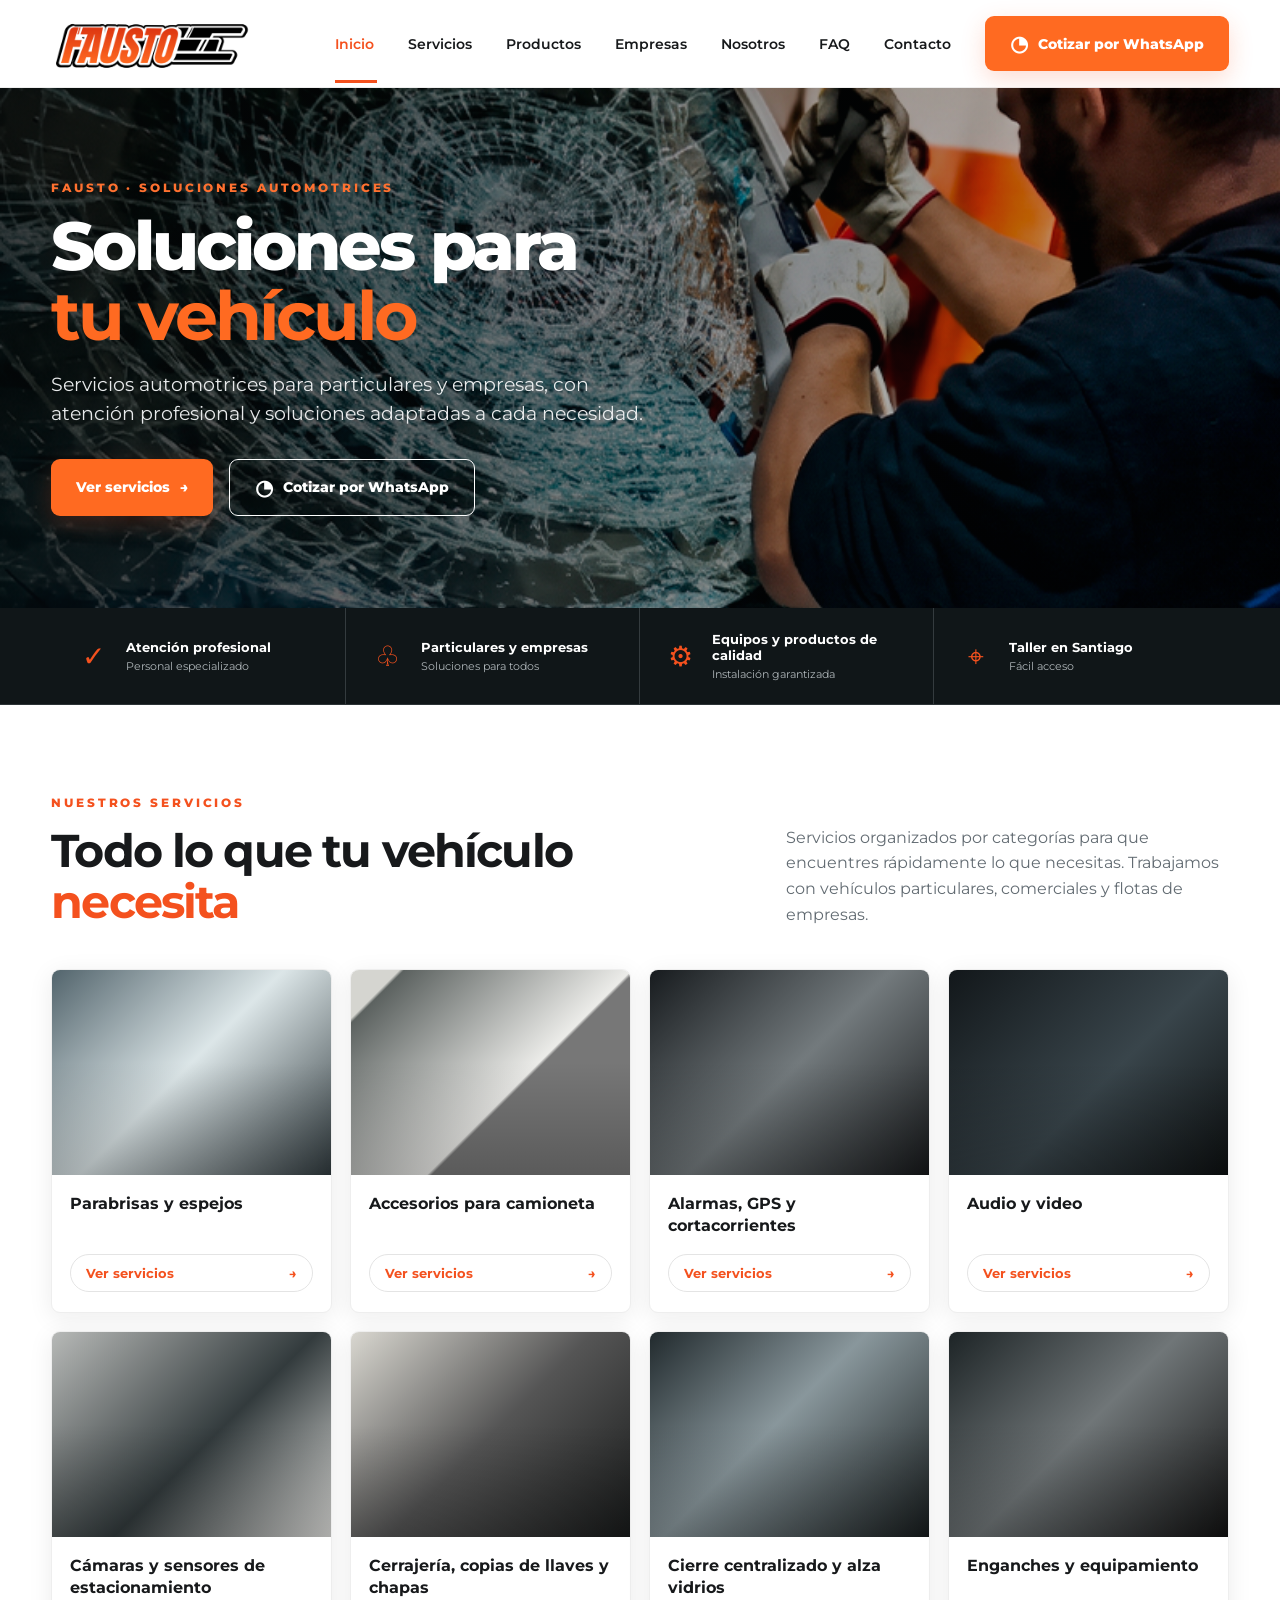
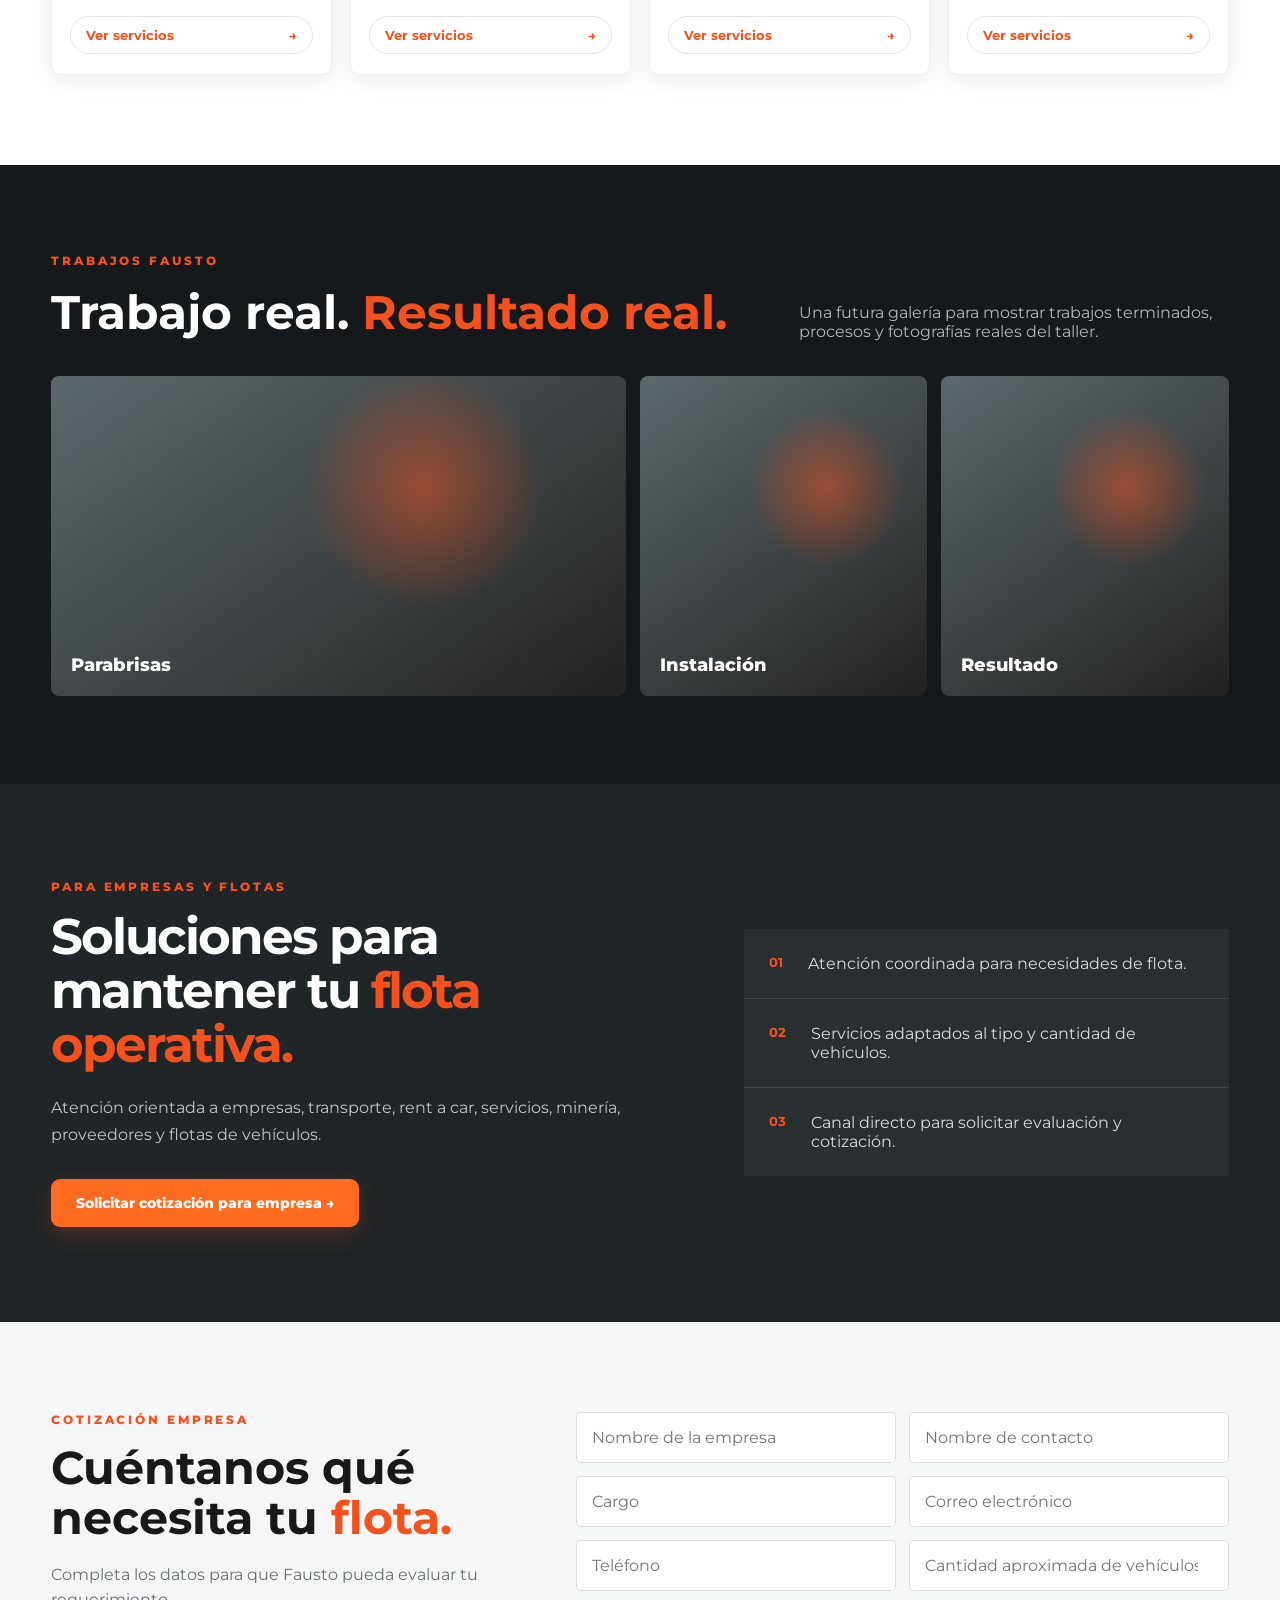
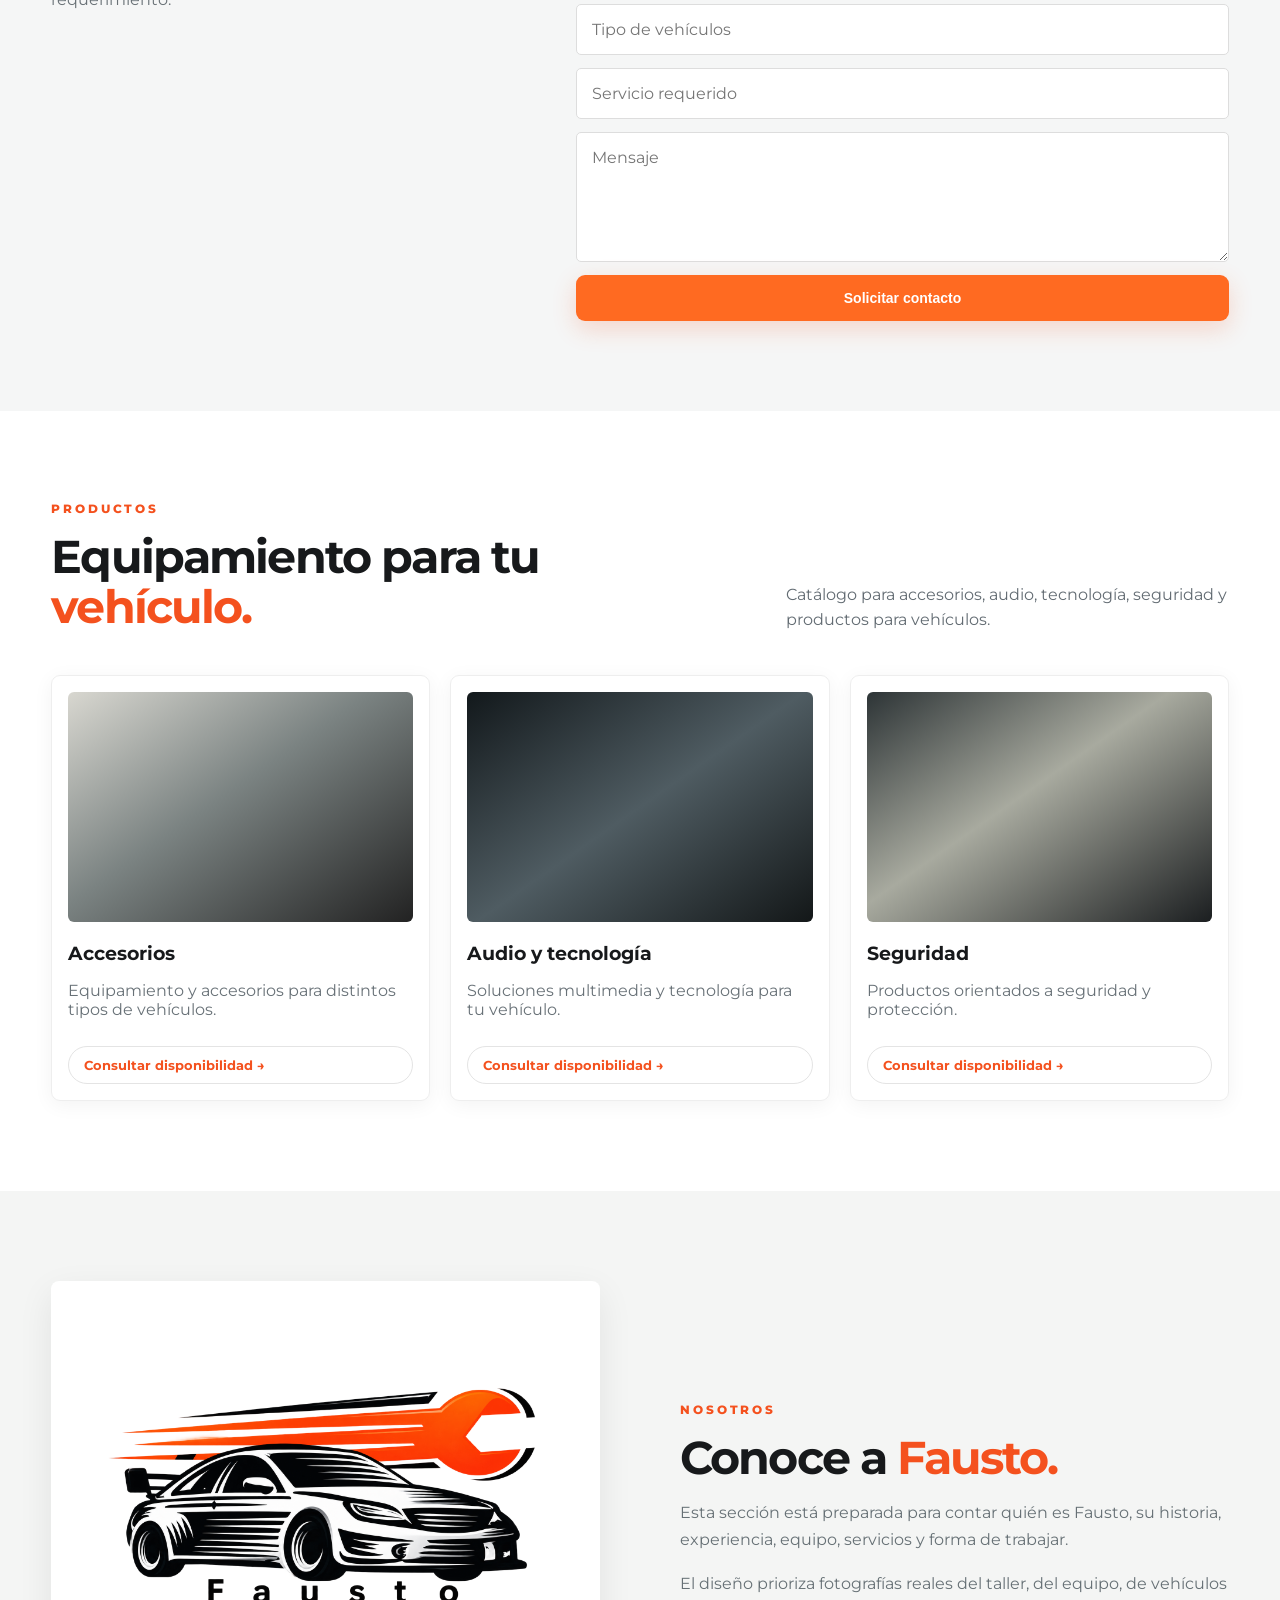
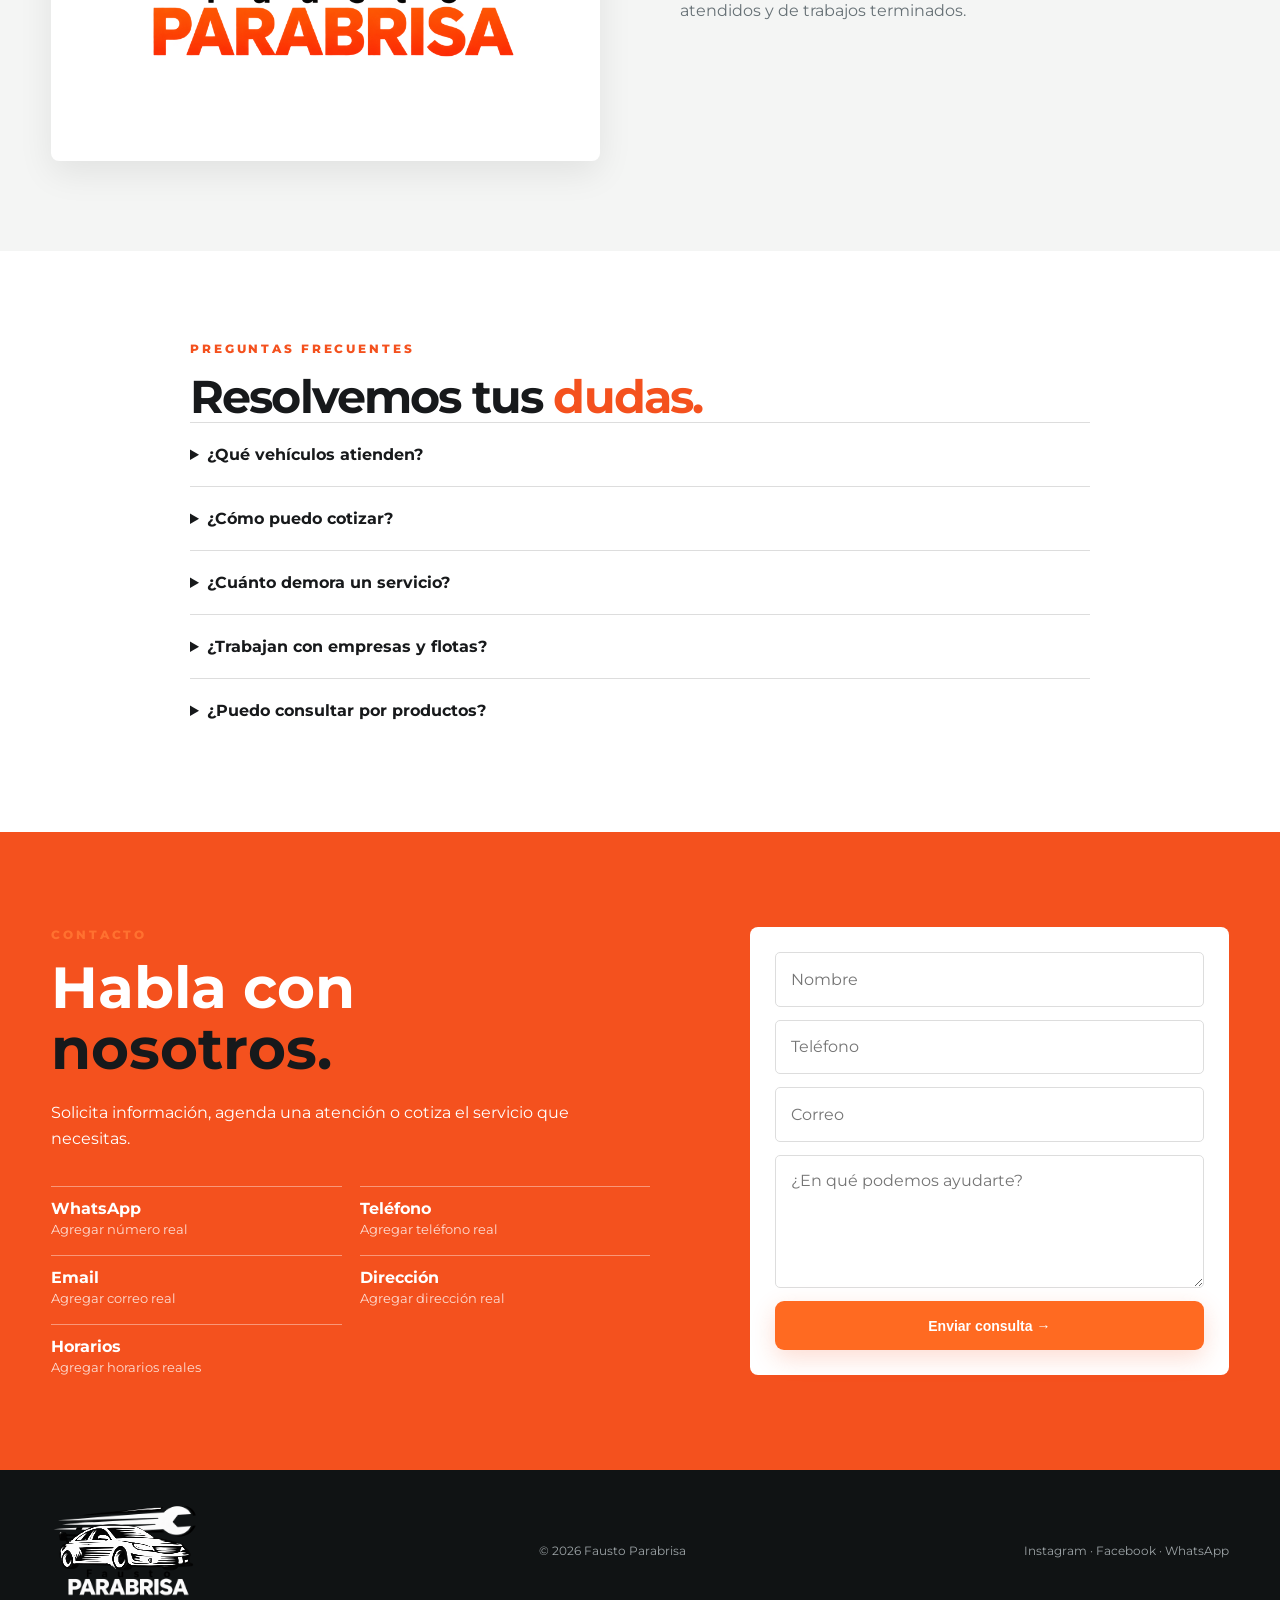
==== index.html @ 4dada507 "actualizando" ====
<!DOCTYPE html>
<html lang="es">
<head>
  <meta charset="UTF-8">
  <meta name="viewport" content="width=device-width, initial-scale=1.0">
  <meta name="description" content="Fausto Parabrisa - soluciones automotrices para particulares, empresas y flotas.">
  <title>Fausto Parabrisa | Soluciones para tu vehículo</title>
  <link rel="preconnect" href="https://fonts.googleapis.com">
  <link rel="preconnect" href="https://fonts.gstatic.com" crossorigin>
  <link href="https://fonts.googleapis.com/css2?family=Montserrat:wght@400;500;600;700;800;900&display=swap" rel="stylesheet">
  <link rel="stylesheet" href="styles.css">
</head>
<body>

<header class="header" id="header">
  <div class="container header-inner">
    <a class="logo-wrap" href="#inicio" aria-label="Fausto Parabrisa">
      <img src="assets/logo simplificado positivo.png" alt="Fausto Parabrisa" >
    </a>

    <button class="menu-toggle" type="button" aria-label="Abrir menú" aria-expanded="false">☰</button>

    <nav class="main-nav">
      <a class="active" href="#inicio">Inicio</a>
      <a href="#servicios">Servicios</a>
      <a href="#productos">Productos</a>
      <a href="#empresas">Empresas</a>
      <a href="#nosotros">Nosotros</a>
      <a href="#faq">FAQ</a>
      <a href="#contacto">Contacto</a>
    </nav>

    <a class="btn btn-orange header-cta" href="#contacto">
      <span class="wa">◔</span> Cotizar por WhatsApp
    </a>
  </div>
</header>

<main id="inicio">

  <section class="hero">
    <div class="hero-bg"></div>
    <div class="container hero-content">
      <div class="hero-copy">
        <div class="eyebrow light">FAUSTO · SOLUCIONES AUTOMOTRICES</div>
        <h1>Soluciones para<br><strong>tu vehículo</strong></h1>
        <p>Servicios automotrices para particulares y empresas, con atención profesional y soluciones adaptadas a cada necesidad.</p>
        <div class="hero-actions">
          <a class="btn btn-orange" href="#servicios">Ver servicios <span>→</span></a>
          <a class="btn btn-outline-light" href="#contacto"><span class="wa">◔</span> Cotizar por WhatsApp</a>
        </div>
      </div>
    </div>
  </section>

  <section class="trust-bar">
    <div class="container trust-grid">
      <div class="trust-item"><span class="trust-icon">✓</span><div><strong>Atención profesional</strong><small>Personal especializado</small></div></div>
      <div class="trust-item"><span class="trust-icon">♧</span><div><strong>Particulares y empresas</strong><small>Soluciones para todos</small></div></div>
      <div class="trust-item"><span class="trust-icon">⚙</span><div><strong>Equipos y productos de calidad</strong><small>Instalación garantizada</small></div></div>
      <div class="trust-item"><span class="trust-icon">⌖</span><div><strong>Taller en Santiago</strong><small>Fácil acceso</small></div></div>
    </div>
  </section>

  <section class="section services-section" id="servicios">
    <div class="container">
      <div class="section-heading split">
        <div>
          <div class="eyebrow">NUESTROS SERVICIOS</div>
          <h2>Todo lo que tu vehículo <strong>necesita</strong></h2>
        </div>
        <p>Servicios organizados por categorías para que encuentres rápidamente lo que necesitas. Trabajamos con vehículos particulares, comerciales y flotas de empresas.</p>
      </div>

      <div class="service-grid">
        <article class="service-card"><div class="service-photo windshield"></div><div class="service-body"><h3>Parabrisas y espejos</h3><a href="#contacto">Ver servicios <span>→</span></a></div></article>
        <article class="service-card"><div class="service-photo truck"></div><div class="service-body"><h3>Accesorios para camioneta</h3><a href="#contacto">Ver servicios <span>→</span></a></div></article>
        <article class="service-card"><div class="service-photo security"></div><div class="service-body"><h3>Alarmas, GPS y cortacorrientes</h3><a href="#contacto">Ver servicios <span>→</span></a></div></article>
        <article class="service-card"><div class="service-photo audio"></div><div class="service-body"><h3>Audio y video</h3><a href="#contacto">Ver servicios <span>→</span></a></div></article>
        <article class="service-card"><div class="service-photo camera"></div><div class="service-body"><h3>Cámaras y sensores de estacionamiento</h3><a href="#contacto">Ver servicios <span>→</span></a></div></article>
        <article class="service-card"><div class="service-photo locksmith"></div><div class="service-body"><h3>Cerrajería, copias de llaves y chapas</h3><a href="#contacto">Ver servicios <span>→</span></a></div></article>
        <article class="service-card"><div class="service-photo windows"></div><div class="service-body"><h3>Cierre centralizado y alza vidrios</h3><a href="#contacto">Ver servicios <span>→</span></a></div></article>
        <article class="service-card"><div class="service-photo hitch"></div><div class="service-body"><h3>Enganches y equipamiento</h3><a href="#contacto">Ver servicios <span>→</span></a></div></article>
      </div>
    </div>
  </section>

  <section class="work-section">
    <div class="container">
      <div class="eyebrow">TRABAJOS FAUSTO</div>
      <div class="work-heading"><h2>Trabajo real. <strong>Resultado real.</strong></h2><p>Una futura galería para mostrar trabajos terminados, procesos y fotografías reales del taller.</p></div>
      <div class="work-grid">
        <div class="work-image work-1"><span>Parabrisas</span></div>
        <div class="work-image work-2"><span>Instalación</span></div>
        <div class="work-image work-3"><span>Resultado</span></div>
      </div>
    </div>
  </section>

  <section class="companies-section" id="empresas">
    <div class="container companies-grid">
      <div>
        <div class="eyebrow">PARA EMPRESAS Y FLOTAS</div>
        <h2>Soluciones para mantener tu <strong>flota operativa.</strong></h2>
        <p>Atención orientada a empresas, transporte, rent a car, servicios, minería, proveedores y flotas de vehículos.</p>
        <a class="btn btn-orange" href="#cotizacion-empresa">Solicitar cotización para empresa →</a>
      </div>
      <div class="company-points">
        <div><b>01</b><span>Atención coordinada para necesidades de flota.</span></div>
        <div><b>02</b><span>Servicios adaptados al tipo y cantidad de vehículos.</span></div>
        <div><b>03</b><span>Canal directo para solicitar evaluación y cotización.</span></div>
      </div>
    </div>
  </section>

  <section class="section form-section" id="cotizacion-empresa">
    <div class="container form-grid">
      <div>
        <div class="eyebrow">COTIZACIÓN EMPRESA</div>
        <h2>Cuéntanos qué necesita tu <strong>flota.</strong></h2>
        <p>Completa los datos para que Fausto pueda evaluar tu requerimiento.</p>
      </div>
      <form id="company-form">
        <div class="form-row"><input required name="empresa" placeholder="Nombre de la empresa"><input required name="contacto" placeholder="Nombre de contacto"></div>
        <div class="form-row"><input name="cargo" placeholder="Cargo"><input required type="email" name="email" placeholder="Correo electrónico"></div>
        <div class="form-row"><input name="telefono" placeholder="Teléfono"><input type="number" name="vehiculos" placeholder="Cantidad aproximada de vehículos"></div>
        <input name="tipos" placeholder="Tipo de vehículos">
        <input name="servicio" placeholder="Servicio requerido">
        <textarea name="mensaje" placeholder="Mensaje"></textarea>
        <button class="btn btn-orange" type="submit">Solicitar contacto</button>
      </form>
    </div>
  </section>

  <section class="section products-section" id="productos">
    <div class="container">
      <div class="section-heading split">
        <div><div class="eyebrow">PRODUCTOS</div><h2>Equipamiento para tu <strong>vehículo.</strong></h2></div>
        <p>Catálogo para accesorios, audio, tecnología, seguridad y productos para vehículos.</p>
      </div>
      <div class="product-grid">
        <article><div class="product-photo p1"></div><h3>Accesorios</h3><p>Equipamiento y accesorios para distintos tipos de vehículos.</p><a href="#contacto">Consultar disponibilidad →</a></article>
        <article><div class="product-photo p2"></div><h3>Audio y tecnología</h3><p>Soluciones multimedia y tecnología para tu vehículo.</p><a href="#contacto">Consultar disponibilidad →</a></article>
        <article><div class="product-photo p3"></div><h3>Seguridad</h3><p>Productos orientados a seguridad y protección.</p><a href="#contacto">Consultar disponibilidad →</a></article>
      </div>
    </div>
  </section>

  <section class="section about-section" id="nosotros">
    <div class="container about-grid">
      <div class="about-photo"><img src="assets/logo-fausto.png" alt="Logo Fausto"></div>
      <div><div class="eyebrow">NOSOTROS</div><h2>Conoce a <strong>Fausto.</strong></h2><p>Esta sección está preparada para contar quién es Fausto, su historia, experiencia, equipo, servicios y forma de trabajar.</p><p>El diseño prioriza fotografías reales del taller, del equipo, de vehículos atendidos y de trabajos terminados.</p></div>
    </div>
  </section>

  <section class="section faq-section" id="faq">
    <div class="container narrow">
      <div class="eyebrow">PREGUNTAS FRECUENTES</div>
      <h2>Resolvemos tus <strong>dudas.</strong></h2>
      <details><summary>¿Qué vehículos atienden?</summary><p>La atención contempla vehículos particulares, comerciales y flotas. Consulta tu caso específico.</p></details>
      <details><summary>¿Cómo puedo cotizar?</summary><p>Puedes solicitar una cotización directamente por WhatsApp o mediante el formulario de contacto.</p></details>
      <details><summary>¿Cuánto demora un servicio?</summary><p>El tiempo depende del tipo de servicio y del vehículo. Se confirma al momento de cotizar.</p></details>
      <details><summary>¿Trabajan con empresas y flotas?</summary><p>Sí. El sitio contempla un flujo específico para solicitudes de empresas y flotas.</p></details>
      <details><summary>¿Puedo consultar por productos?</summary><p>Sí. Puedes consultar disponibilidad, características y opciones de productos.</p></details>
    </div>
  </section>

  <section class="contact-section" id="contacto">
    <div class="container contact-grid">
      <div>
        <div class="eyebrow light">CONTACTO</div>
        <h2>Habla con <strong>nosotros.</strong></h2>
        <p>Solicita información, agenda una atención o cotiza el servicio que necesitas.</p>
        <div class="contact-data">
          <div><b>WhatsApp</b><span>Agregar número real</span></div>
          <div><b>Teléfono</b><span>Agregar teléfono real</span></div>
          <div><b>Email</b><span>Agregar correo real</span></div>
          <div><b>Dirección</b><span>Agregar dirección real</span></div>
          <div><b>Horarios</b><span>Agregar horarios reales</span></div>
        </div>
      </div>
      <form id="contact-form">
        <input required name="nombre" placeholder="Nombre">
        <input name="telefono" placeholder="Teléfono">
        <input type="email" name="email" placeholder="Correo">
        <textarea required name="mensaje" placeholder="¿En qué podemos ayudarte?"></textarea>
        <button class="btn btn-orange" type="submit">Enviar consulta →</button>
      </form>
    </div>
  </section>

</main>

<footer>
  <div class="container footer-inner">
    <img src="assets/logo-fausto.png" alt="Fausto Parabrisa">
    <span>© <span id="year"></span> Fausto Parabrisa</span>
    <span>Instagram · Facebook · WhatsApp</span>
  </div>
</footer>

<div class="toast" id="toast">Formulario preparado. Configura el número de WhatsApp para activar el envío.</div>
<script src="script.js"></script>
</body>
</html>
---- styles.css ----
* {
    box-sizing: border-box
}

:root {
    --orange: #f4511e;
    --orange2: #ff6a21;
    --dark: #111517;
    --text: #17191b;
    --muted: #687078;
    --light: #f5f6f6
}

html {
    scroll-behavior: smooth
}

body {
    margin: 0;
    font-family: Montserrat, Arial, sans-serif;
    color: var(--text);
    background: #fff
}

a {
    text-decoration: none;
    color: inherit
}

.container {
    width: min(1400px, 92%);
    margin: auto
}

.header {
    height: 88px;
    background: #fff;
    position: sticky;
    top: 0;
    z-index: 50;
    border-bottom: 1px solid #eee
}

.header-inner {
    height: 100%;
    display: flex;
    align-items: center;
    gap: 34px
}

.logo-wrap {
    width: 250px;
    height: 88px;
    display: flex;
    align-items: center;
    overflow: hidden;
    flex-shrink: 0
}

.logo-wrap img {
    width: 210px;
    height: auto;
    display: block
}

.main-nav {
    display: flex;
    align-items: center;
    justify-content: center;
    gap: 34px; 
    flex: 1
}

.main-nav a {
    font-size: 14px;
    font-weight: 600;
    padding: 50px 0;
    position: relative
}

.main-nav a.active,
.main-nav a:hover {
    color: var(--orange)
}

.main-nav a.active:after {
    content: "";
    position: absolute;
    bottom: 20px;
    left: 0;
    width: 42px;
    height: 3px;
    background: var(--orange)
}

.btn {
    display: inline-flex;
    align-items: center;
    justify-content: center;
    gap: 10px;
    border: 0;
    border-radius: 9px;
    padding: 15px 25px;
    font-weight: 800;
    font-size: 14px;
    cursor: pointer
}

.btn-orange {
    background: var(--orange2);
    color: #fff;
    box-shadow: 0 8px 25px rgba(244, 81, 30, .2)
}

.btn-orange:hover {
    transform: translateY(-2px)
}

.btn-outline-light {
    border: 1px solid #fff;
    color: #fff;
    background: rgba(0, 0, 0, .12)
}

.header-cta {
    white-space: nowrap
}

.wa {
    font-size: 21px
}

.menu-toggle {
    display: none;
    background: none;
    border: 0;
    font-size: 25px
}

.hero {
    height: 520px;
    position: relative;
    overflow: hidden;
    background: #101517;
    color: #fff
}

/*.hero-bg {
    position: absolute;
    inset: 0;
    background: linear-gradient(90deg, rgba(4, 7, 8, .93) 0%, rgba(4, 7, 8, .78) 39%, rgba(4, 7, 8, .12) 75%), linear-gradient(135deg, #222 0%, #111 50%, #7a2e13 100%)
}*/
.hero-bg {
    position: absolute;
    inset: 0;
    background:
        linear-gradient(
            90deg,
            rgba(4, 7, 8, 0.78) 0%,
            rgba(4, 7, 8, 0.50) 45%,
            rgba(4, 7, 8, 0.15) 100%
        ),
        url("assets/hero.png") center center / cover no-repeat;
}
/*
.hero-bg:after {
    content: "";
    position: absolute;
    right: -5%;
    top: -20%;
    width: 65%;
    height: 140%;
    background: radial-gradient(circle at 30% 45%, rgba(255, 104, 25, .45), transparent 35%), linear-gradient(130deg, transparent 35%, rgba(255, 255, 255, .07) 36%, transparent 38%), linear-gradient(160deg, #263037, #0f1517 65%);
    transform: skewX(-8deg)
}
*/
.hero-content {
    height: 100%;
    position: relative;
    z-index: 2;
    display: flex;
    align-items: center
}

.hero-copy {
    max-width: 680px
}

.eyebrow {
    font-size: 12px;
    letter-spacing: .24em;
    font-weight: 800;
    color: var(--orange);
    margin-bottom: 16px
}

.eyebrow.light {
    color: #ff7130
}

.hero h1 {
    font-size: 68px;
    line-height: 1.02;
    margin: 0 0 20px;
    font-weight: 800;
    letter-spacing: -.045em
}

.hero h1 strong {
    color: var(--orange2)
}

.hero p {
    font-size: 19px;
    line-height: 1.55;
    max-width: 610px;
    color: #e8eaeb
}

.hero-actions {
    display: flex;
    gap: 16px;
    margin-top: 30px;
    flex-wrap: wrap
}

.trust-bar {
    background: #101618;
    color: #fff;
    border-bottom: 1px solid #2c3336
}

.trust-grid {
    display: grid;
    grid-template-columns: repeat(4, 1fr)
}

.trust-item {
    display: flex;
    align-items: center;
    gap: 16px;
    padding: 23px 25px;
    border-right: 1px solid #343b3e
}

.trust-item:last-child {
    border-right: 0
}

.trust-icon {
    color: var(--orange);
    font-size: 28px;
    width: 34px;
    text-align: center
}

.trust-item strong,
.trust-item small {
    display: block
}

.trust-item strong {
    font-size: 13px
}

.trust-item small {
    color: #aeb5b8;
    font-size: 11px;
    margin-top: 4px
}

.section {
    padding: 90px 0
}

.services-section {
    background: #fff
}

.section-heading {
    margin-bottom: 42px
}

.section-heading.split {
    display: grid;
    grid-template-columns: 1.2fr .8fr;
    gap: 70px;
    align-items: end
}

.section-heading h2,
.about-section h2,
.faq-section h2 {
    font-size: 46px;
    line-height: 1.1;
    letter-spacing: -.04em;
    margin: 0
}

.section-heading h2 strong,
.about-section h2 strong,
.faq-section h2 strong {
    color: var(--orange)
}

.section-heading p {
    color: #626b72;
    line-height: 1.6;
    margin: 0
}

.service-grid {
    display: grid;
    grid-template-columns: repeat(4, 1fr);
    gap: 18px
}

.service-card {
    border-radius: 9px;
    overflow: hidden;
    background: #fff;
    box-shadow: 0 5px 24px rgba(20, 25, 28, .08);
    border: 1px solid #eee;
    transition: .2s
}

.service-card:hover {
    transform: translateY(-5px);
    box-shadow: 0 14px 35px rgba(20, 25, 28, .14)
}

.service-photo {
    height: 205px;
    background-size: cover;
    background-position: center;
    position: relative
}

.service-photo:after {
    content: "";
    position: absolute;
    inset: 0;
    background: linear-gradient(180deg, transparent 45%, rgba(0, 0, 0, .24))
}

.windshield {
    background: linear-gradient(135deg, #52646c, #dce6e8 48%, #303a3e)
}

.truck {
    background: linear-gradient(135deg, #d5d5d0 10%, #5c6260 11%, #ecece9 58%, #777 59%)
}

.security {
    background: linear-gradient(135deg, #171b1e, #737a7d 50%, #151719)
}

.audio {
    background: linear-gradient(135deg, #12171a, #39454b 55%, #0d1011)
}

.camera {
    background: linear-gradient(135deg, #b7b9b7, #333b3d 55%, #e2e2df)
}

.locksmith {
    background: linear-gradient(135deg, #d9d7d0, #555 50%, #181a1a)
}

.windows {
    background: linear-gradient(135deg, #212a2d, #89979c 45%, #161b1c)
}

.hitch {
    background: linear-gradient(135deg, #1d2426, #707678 48%, #111)
}

.service-body {
    padding: 18px 18px 20px
}

.service-body h3 {
    font-size: 16px;
    line-height: 1.35;
    min-height: 44px;
    margin: 0 0 17px
}

.service-body a,
.product-grid a {
    display: flex;
    justify-content: space-between;
    align-items: center;
    color: var(--orange);
    font-size: 13px;
    font-weight: 700;
    border: 1px solid #e4e4e4;
    border-radius: 30px;
    padding: 10px 15px
}

.work-section {
    padding: 88px 0;
    background: #15191b;
    color: #fff
}

.work-heading {
    display: flex;
    justify-content: space-between;
    align-items: end;
    gap: 40px
}

.work-heading h2 {
    font-size: 47px;
    margin: 0 0 35px
}

.work-heading h2 strong {
    color: var(--orange)
}

.work-heading p {
    max-width: 430px;
    color: #aeb6b9;
    margin-bottom: 35px
}

.work-grid {
    display: grid;
    grid-template-columns: 2fr 1fr 1fr;
    gap: 14px
}

.work-image {
    height: 320px;
    border-radius: 8px;
    display: flex;
    align-items: flex-end;
    padding: 20px;
    background: linear-gradient(145deg, #5d686c, #222);
    position: relative;
    overflow: hidden
}

.work-image:after {
    content: "";
    position: absolute;
    inset: 0;
    background: radial-gradient(circle at 65% 35%, rgba(244, 81, 30, .5), transparent 28%)
}

.work-image span {
    position: relative;
    z-index: 2;
    font-weight: 800;
    font-size: 18px
}

.companies-section {
    background: #202527;
    color: #fff;
    padding: 95px 0
}

.companies-grid {
    display: grid;
    grid-template-columns: 1.1fr .9fr;
    gap: 100px;
    align-items: center
}

.companies-section h2 {
    font-size: 50px;
    line-height: 1.08;
    margin: 0 0 22px;
    letter-spacing: -.04em
}

.companies-section h2 strong {
    color: var(--orange)
}

.companies-section p {
    color: #bfc5c7;
    line-height: 1.7;
    max-width: 650px;
    margin-bottom: 30px
}

.company-points {
    background: #292f31
}

.company-points div {
    padding: 25px;
    border-bottom: 1px solid #414749;
    display: flex;
    gap: 25px
}

.company-points div:last-child {
    border-bottom: 0
}

.company-points b {
    color: var(--orange);
    font-size: 13px
}

.company-points span {
    color: #d7dbdc
}

.form-section {
    background: #f5f6f6
}

.form-grid {
    display: grid;
    grid-template-columns: .8fr 1.2fr;
    gap: 90px
}

.form-grid h2 {
    font-size: 46px;
    line-height: 1.1;
    margin: 0 0 18px
}

.form-grid h2 strong {
    color: var(--orange)
}

.form-grid p {
    color: #697176;
    line-height: 1.6
}

form {
    display: grid;
    gap: 13px
}

input,
textarea {
    width: 100%;
    border: 1px solid #ddd;
    border-radius: 5px;
    padding: 15px;
    font: inherit;
    background: #fff;
    outline: none
}

input:focus,
textarea:focus {
    border-color: var(--orange)
}

textarea {
    min-height: 130px;
    resize: vertical
}

.form-row {
    display: grid;
    grid-template-columns: 1fr 1fr;
    gap: 13px
}

.products-section {
    background: #fff
}

.product-grid {
    display: grid;
    grid-template-columns: repeat(3, 1fr);
    gap: 20px
}

.product-grid article {
    border: 1px solid #eee;
    border-radius: 9px;
    padding: 16px;
    box-shadow: 0 4px 20px rgba(0, 0, 0, .05)
}

.product-photo {
    height: 230px;
    border-radius: 6px;
    margin-bottom: 20px
}

.p1 {
    background: linear-gradient(145deg, #d8d7d0, #7b8382 45%, #222)
}

.p2 {
    background: linear-gradient(145deg, #12181b, #4f5c62 50%, #131718)
}

.p3 {
    background: linear-gradient(145deg, #2d3436, #a8aa9f 45%, #1b1e20)
}

.product-grid h3 {
    margin: 0 0 8px
}

.product-grid p {
    color: #687177;
    min-height: 45px
}

.product-grid a {
    margin-top: 20px
}

.about-section {
    background: #f4f5f4
}

.about-grid {
    display: grid;
    grid-template-columns: 1fr 1fr;
    gap: 80px;
    align-items: center
}

.about-photo {
    height: 480px;
    background: #fff;
    border-radius: 8px;
    display: flex;
    align-items: center;
    justify-content: center;
    overflow: hidden;
    box-shadow: 0 12px 35px rgba(0, 0, 0, .08)
}

.about-photo img {
    width: 82%;
    height: auto
}

.about-section p {
    color: #667075;
    line-height: 1.7;
    max-width: 600px
}

.narrow {
    max-width: 900px
}

.faq-section details {
    border-top: 1px solid #ddd;
    padding: 22px 0
}

.faq-section summary {
    font-weight: 700;
    cursor: pointer
}

.faq-section details p {
    color: #687177;
    line-height: 1.6
}

.contact-section {
    background: var(--orange);
    color: #fff;
    padding: 95px 0
}

.contact-grid {
    display: grid;
    grid-template-columns: 1fr .8fr;
    gap: 100px
}

.contact-section h2 {
    font-size: 58px;
    line-height: 1.05;
    margin: 0 0 20px
}

.contact-section h2 strong {
    color: #17191b
}

.contact-section p {
    max-width: 580px;
    line-height: 1.6
}

.contact-data {
    display: grid;
    grid-template-columns: 1fr 1fr;
    gap: 18px;
    margin-top: 35px
}

.contact-data div {
    border-top: 1px solid rgba(255, 255, 255, .4);
    padding-top: 12px
}

.contact-data b,
.contact-data span {
    display: block
}

.contact-data span {
    font-size: 13px;
    opacity: .8;
    margin-top: 3px
}

.contact-section form {
    background: #fff;
    padding: 25px;
    border-radius: 8px
}

.contact-section form .btn {
    width: 100%
}

footer {
    background: #101314;
    color: #9ca3a6;
    padding: 30px 0
}

.footer-inner {
    display: flex;
    align-items: center;
    justify-content: space-between;
    gap: 20px;
    font-size: 12px
}

.footer-inner img {
    width: 150px;
    height: auto;
    filter: grayscale(1) brightness(3)
}

.toast {
    position: fixed;
    right: 25px;
    bottom: 25px;
    background: #171a1b;
    color: #fff;
    padding: 15px 20px;
    border-radius: 7px;
    box-shadow: 0 12px 35px rgba(0, 0, 0, .25);
    opacity: 0;
    transform: translateY(15px);
    pointer-events: none;
    transition: .25s;
    z-index: 100
}

.toast.show {
    opacity: 1;
    transform: translateY(0)
}

@media(max-width:1050px) {
    .main-nav {
        gap: 18px
    }

    .service-grid {
        grid-template-columns: repeat(3, 1fr)
    }

    .trust-item {
        padding: 18px
    }

    .hero h1 {
        font-size: 57px
    }
}

@media(max-width:800px) {
    .header {
        height: 72px
    }

    .logo-wrap {
        width: 180px;
        height: 72px
    }

    .logo-wrap img {
        width: 155px
    }

    .menu-toggle {
        display: block;
        margin-left: auto
    }

    .main-nav {
        display: none;
        position: absolute;
        top: 72px;
        left: 0;
        right: 0;
        background: #fff;
        flex-direction: column;
        padding: 15px 5%;
        gap: 0;
        box-shadow: 0 10px 20px rgba(0, 0, 0, .08)
    }

    .main-nav.open {
        display: flex
    }

    .main-nav a {
        padding: 13px 0;
        width: 100%
    }

    .main-nav a.active:after {
        display: none
    }

    .header-cta {
        display: none
    }

    .hero {
        height: auto;
        min-height: 570px
    }

    .hero h1 {
        font-size: 50px
    }

    .trust-grid {
        grid-template-columns: 1fr 1fr
    }

    .trust-item {
        border-bottom: 1px solid #343b3e
    }

    .section-heading.split,
    .companies-grid,
    .form-grid,
    .about-grid,
    .contact-grid {
        grid-template-columns: 1fr;
        gap: 35px
    }

    .service-grid {
        grid-template-columns: 1fr 1fr
    }

    .work-heading {
        display: block
    }

    .work-grid {
        grid-template-columns: 1fr
    }

    .work-image {
        height: 220px
    }

    .product-grid {
        grid-template-columns: 1fr
    }

    .contact-section h2 {
        font-size: 46px
    }
}

@media(max-width:520px) {
    .container {
        width: 90%
    }

    .hero h1 {
        font-size: 43px
    }

    .hero p {
        font-size: 16px
    }

    .hero-actions .btn {
        width: 100%
    }

    .trust-grid {
        grid-template-columns: 1fr
    }

    .service-grid {
        grid-template-columns: 1fr
    }

    .section {
        padding: 65px 0
    }

    .section-heading h2,
    .form-grid h2,
    .companies-section h2 {
        font-size: 36px
    }

    .contact-data {
        grid-template-columns: 1fr
    }

    .footer-inner {
        display: grid;
        gap: 12px
    }
}
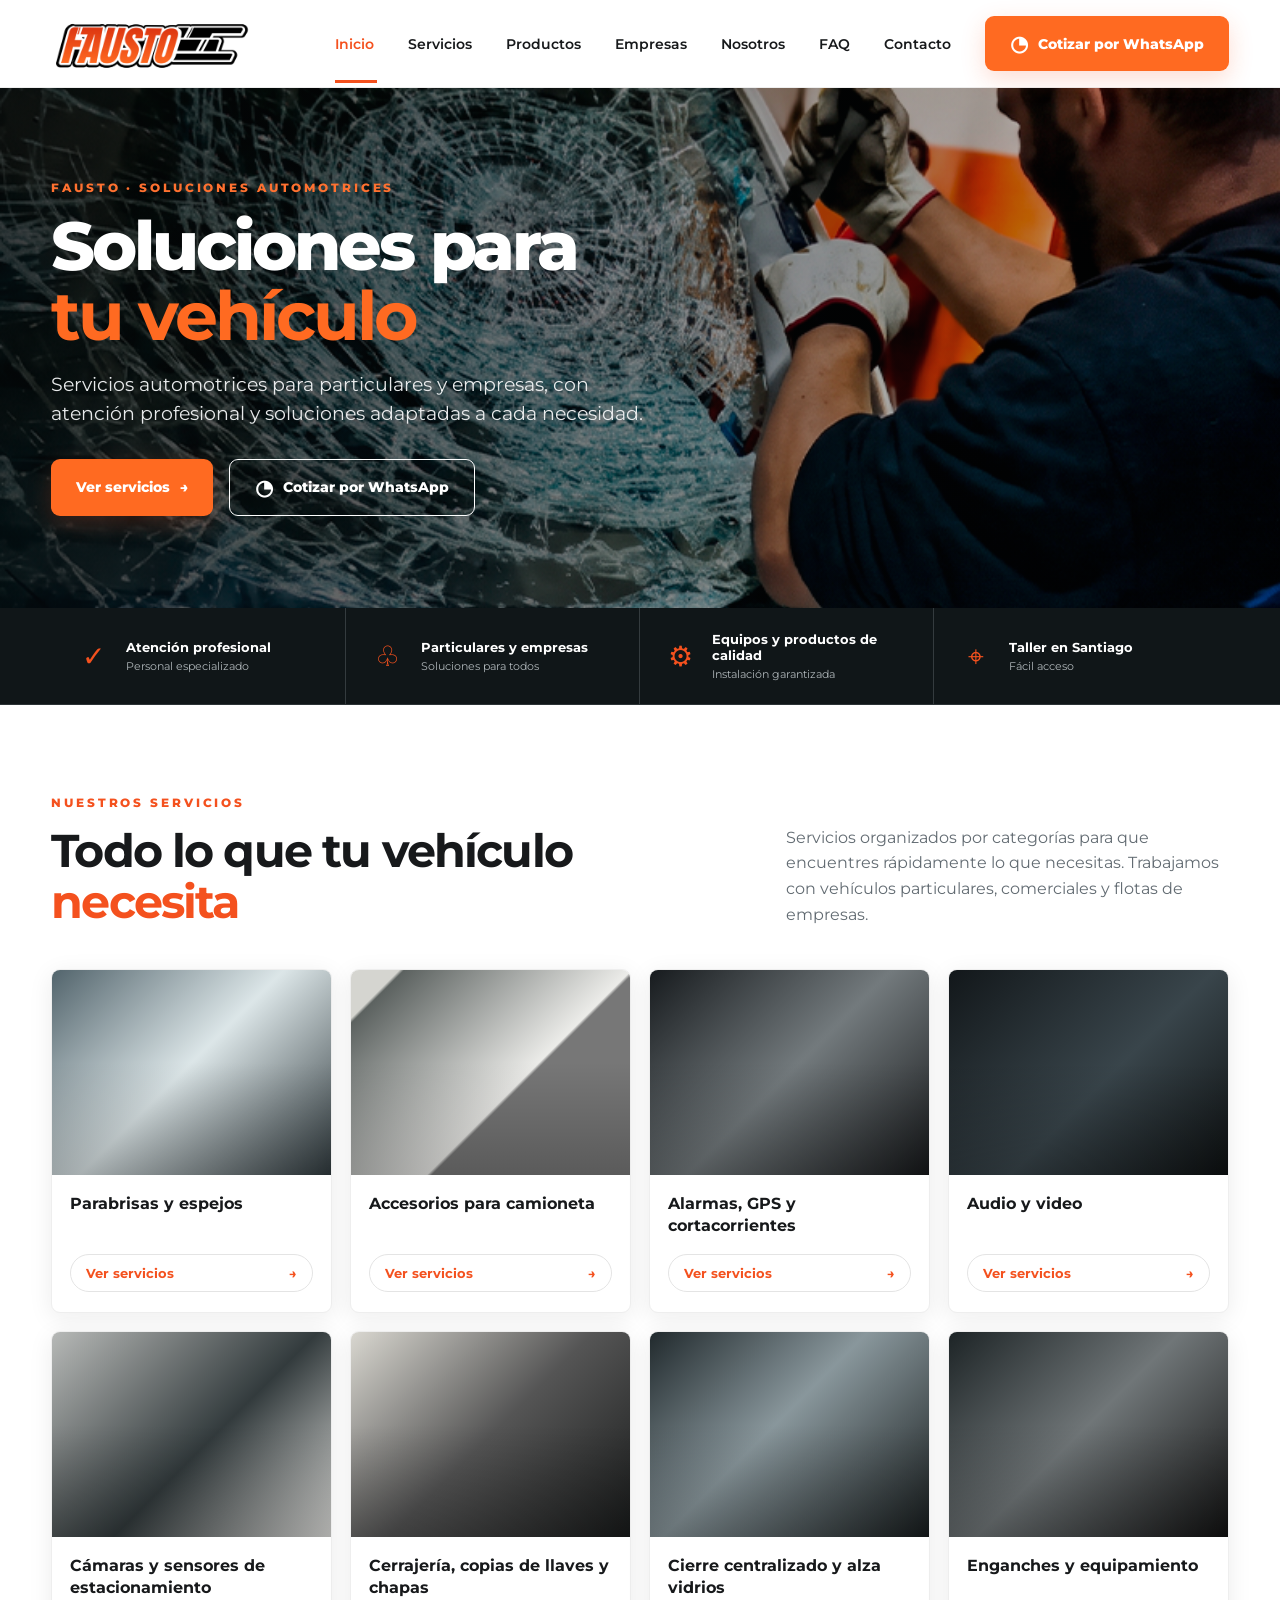
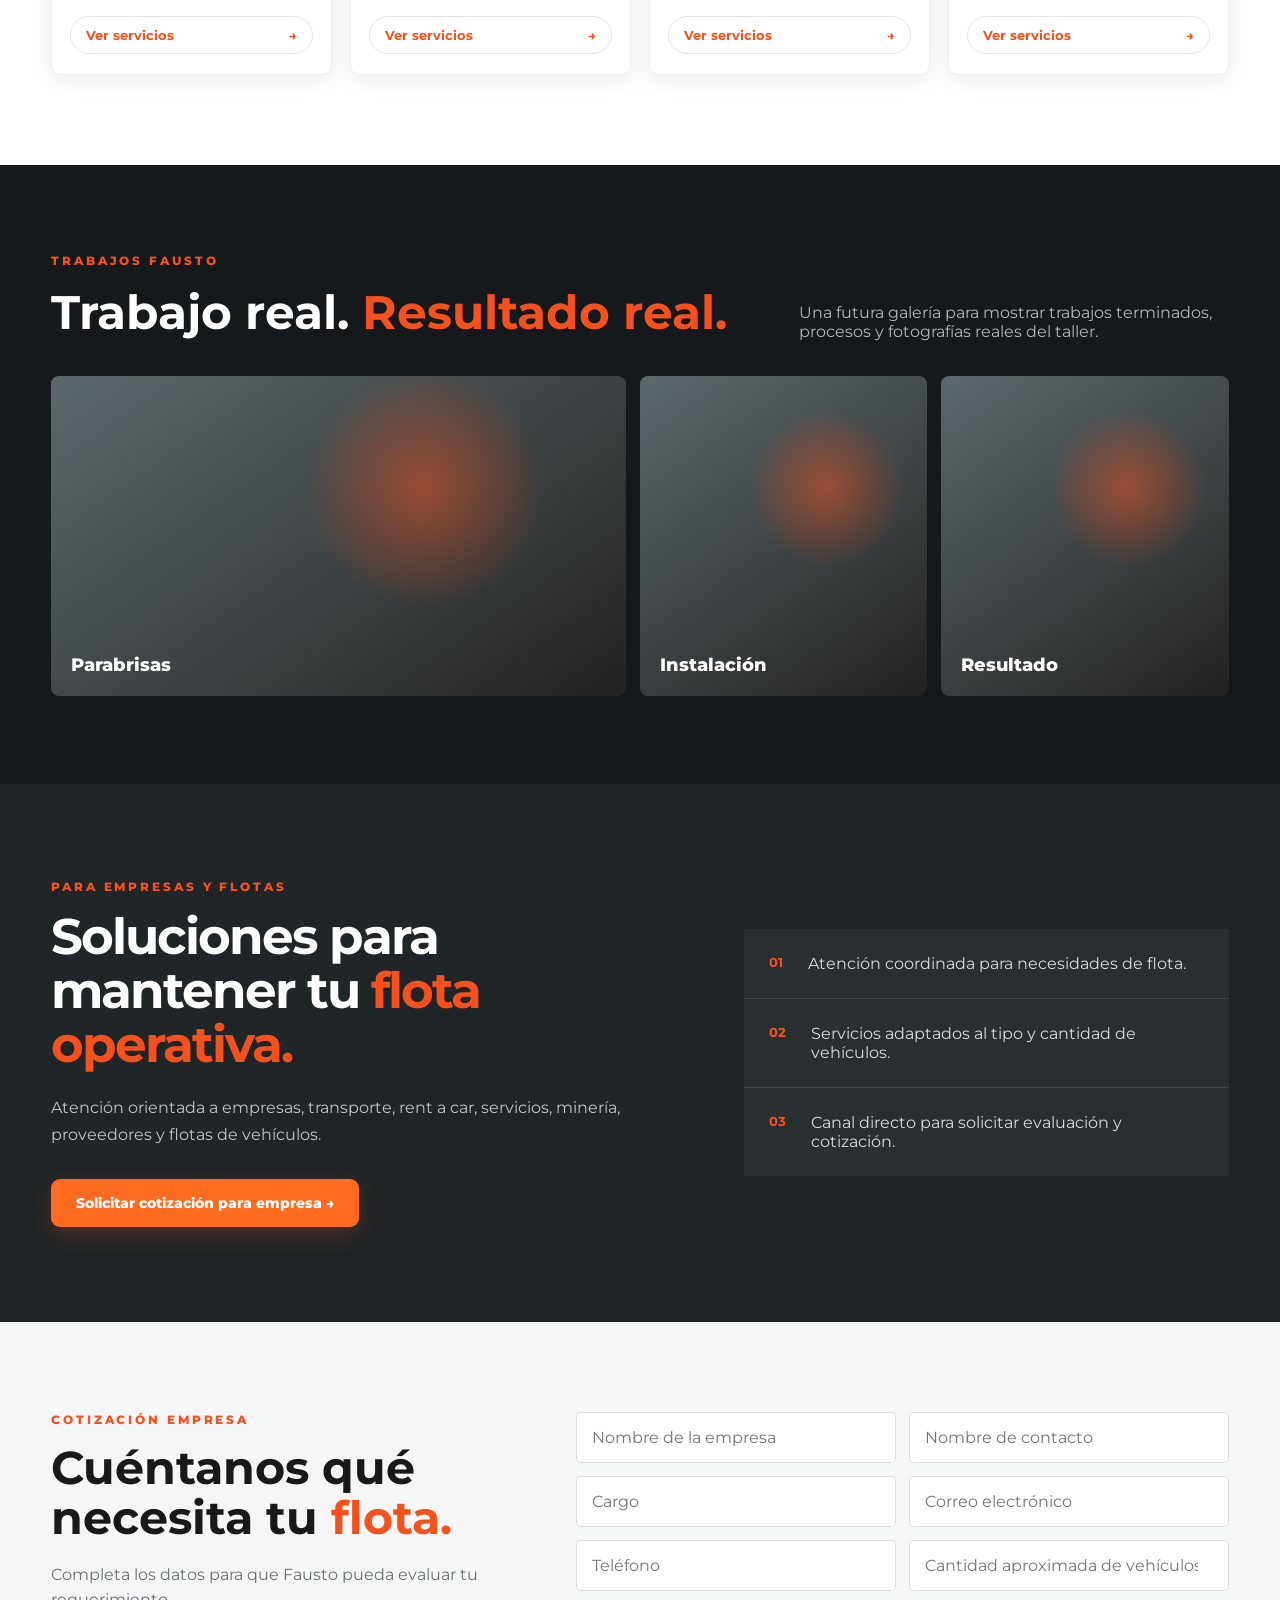
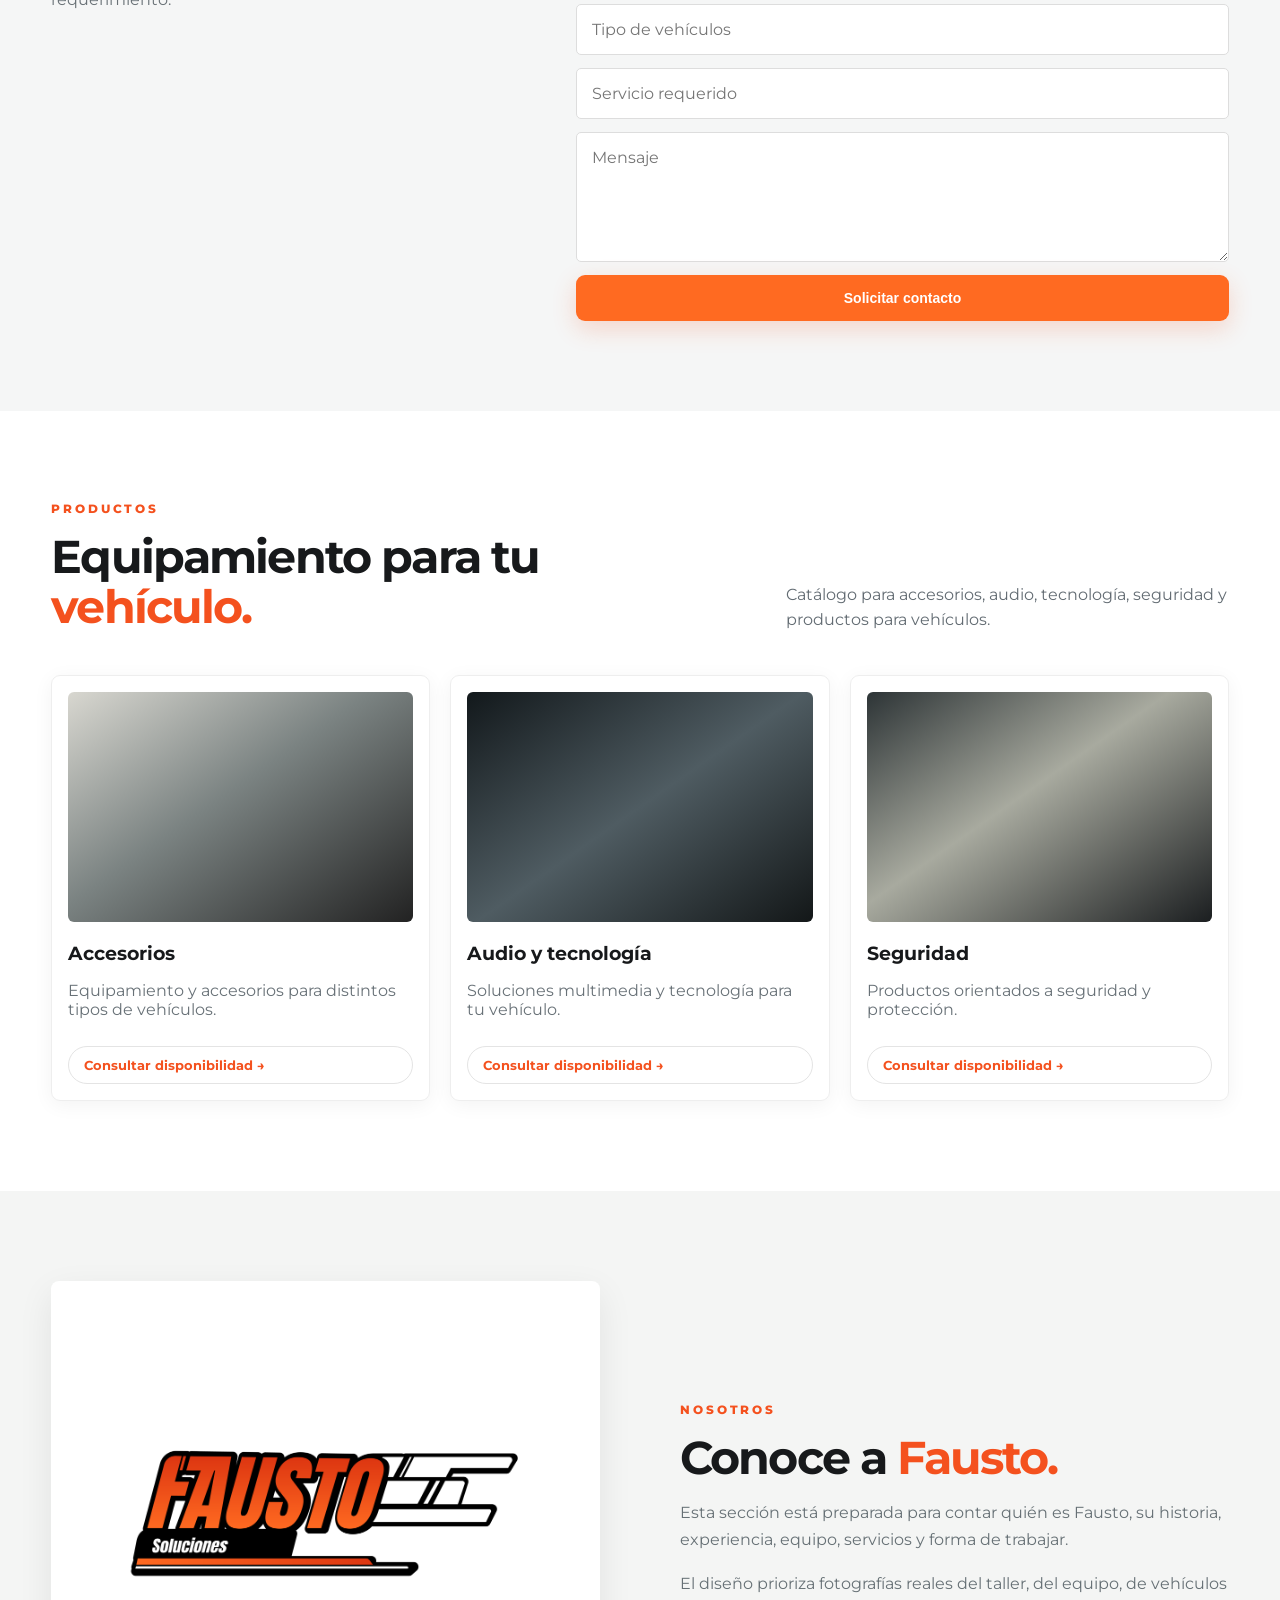
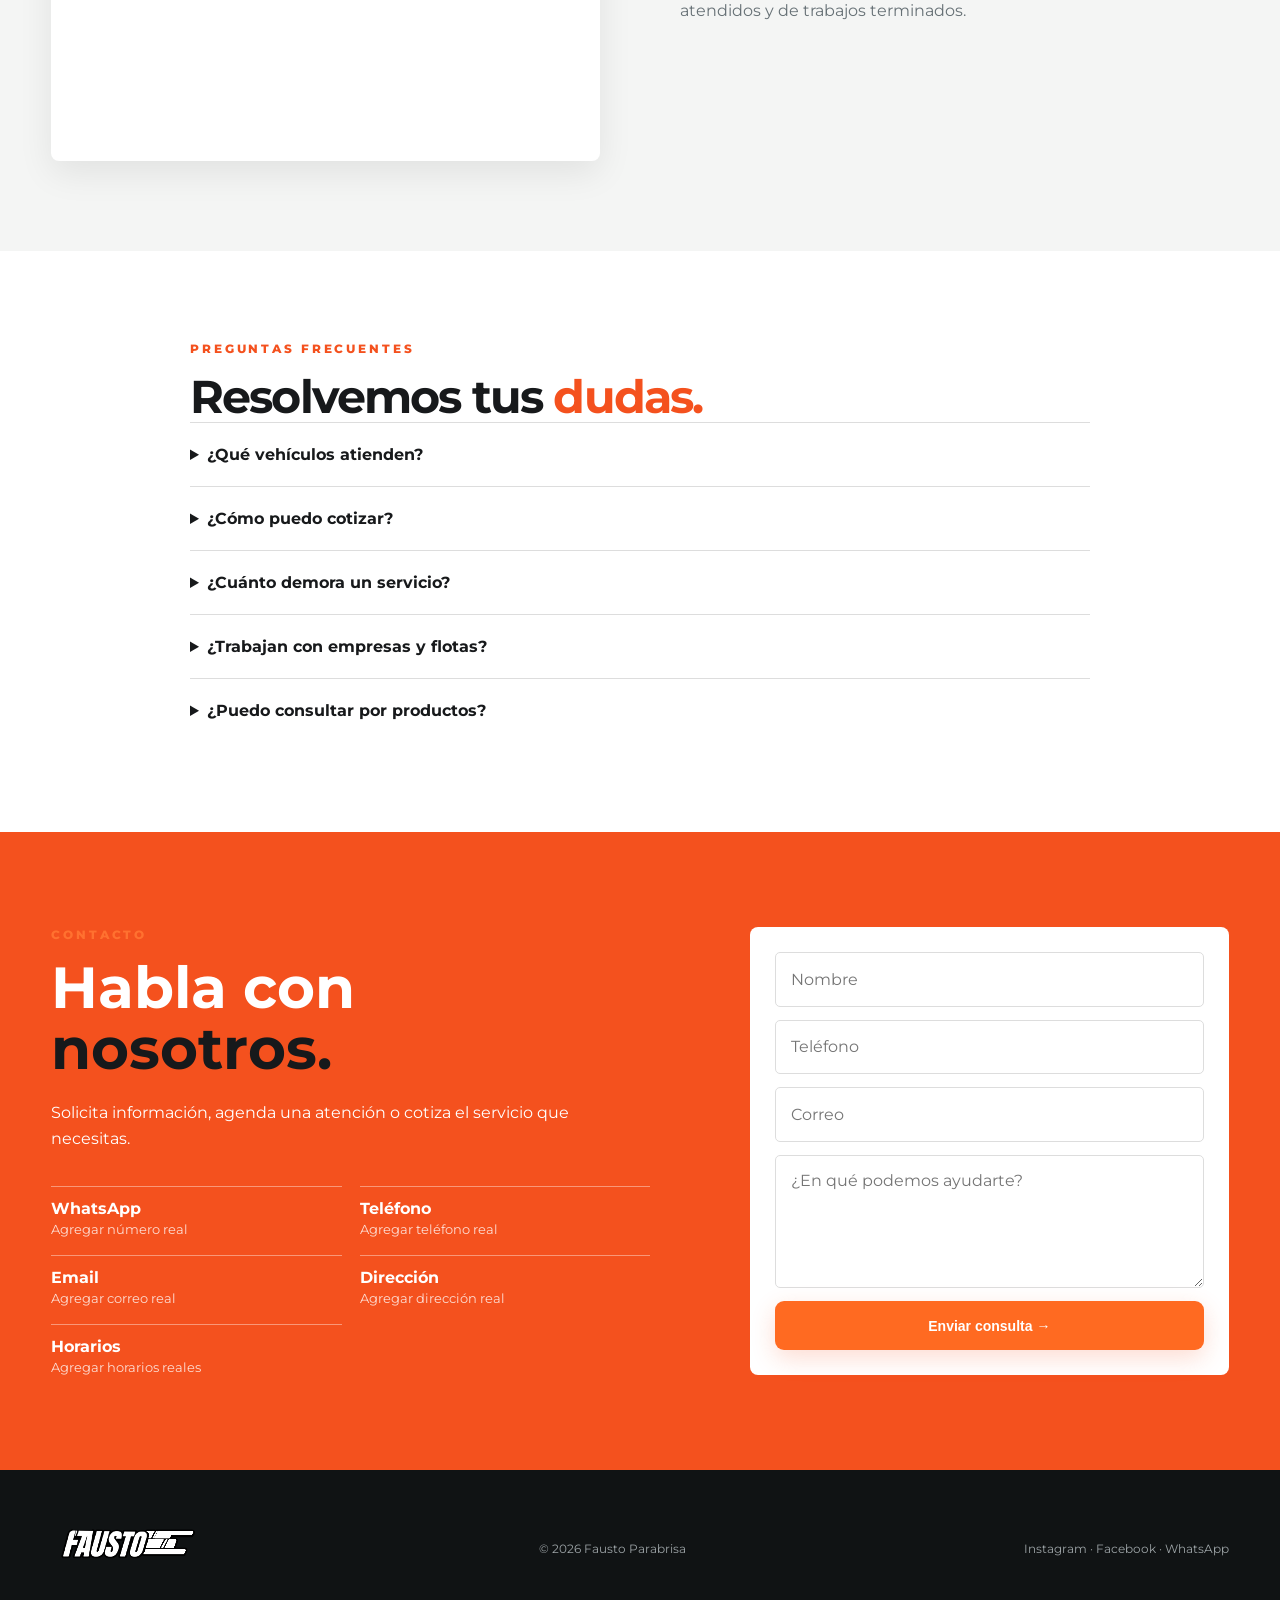
==== commit 46dbae1f: "logos" ====
--- a/index.html
+++ b/index.html
@@ -148,7 +148,7 @@
 
   <section class="section about-section" id="nosotros">
     <div class="container about-grid">
-      <div class="about-photo"><img src="assets/logo-fausto.png" alt="Logo Fausto"></div>
+      <div class="about-photo"><img src="assets/logo completo negativo.png" alt="Logo Fausto"></div>
       <div><div class="eyebrow">NOSOTROS</div><h2>Conoce a <strong>Fausto.</strong></h2><p>Esta sección está preparada para contar quién es Fausto, su historia, experiencia, equipo, servicios y forma de trabajar.</p><p>El diseño prioriza fotografías reales del taller, del equipo, de vehículos atendidos y de trabajos terminados.</p></div>
     </div>
   </section>
@@ -193,7 +193,7 @@
 
 <footer>
   <div class="container footer-inner">
-    <img src="assets/logo-fausto.png" alt="Fausto Parabrisa">
+    <img src="assets/logo simplificado negativo.png" alt="Fausto Parabrisa">
     <span>© <span id="year"></span> Fausto Parabrisa</span>
     <span>Instagram · Facebook · WhatsApp</span>
   </div>
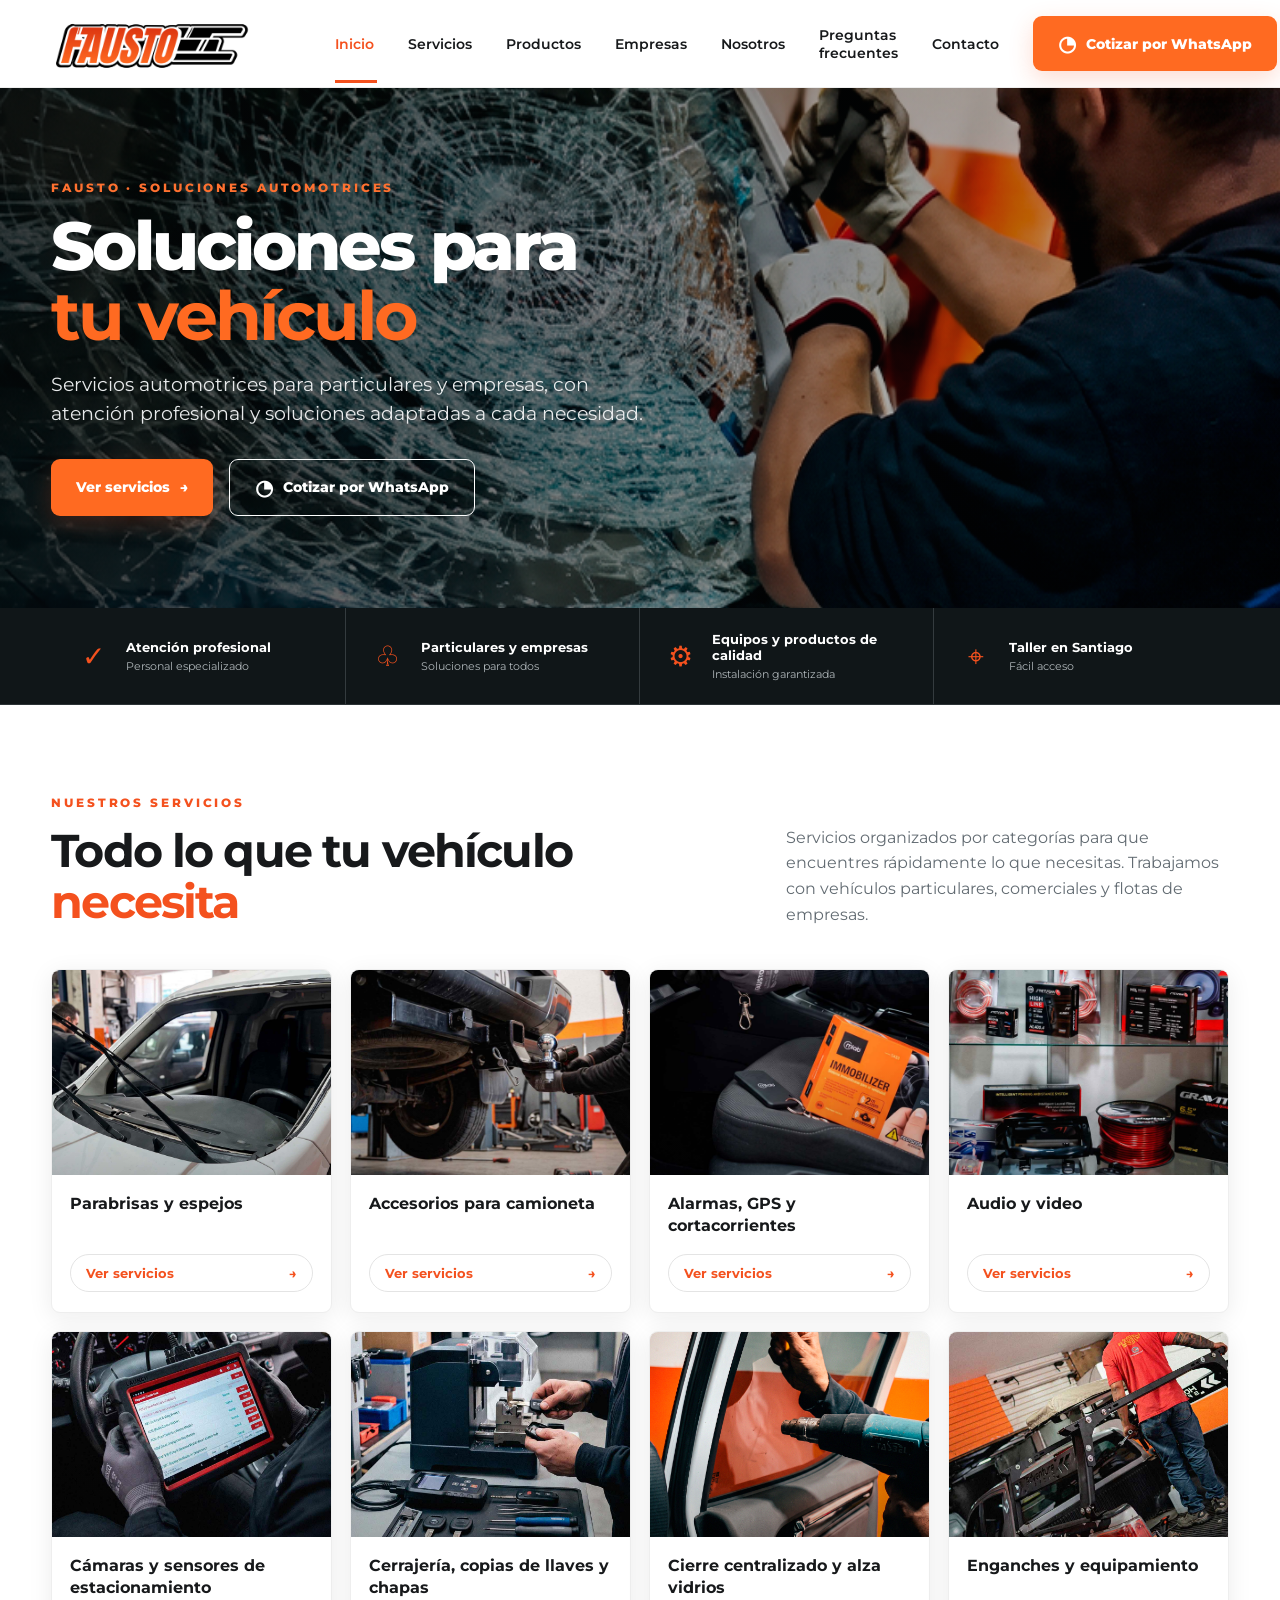
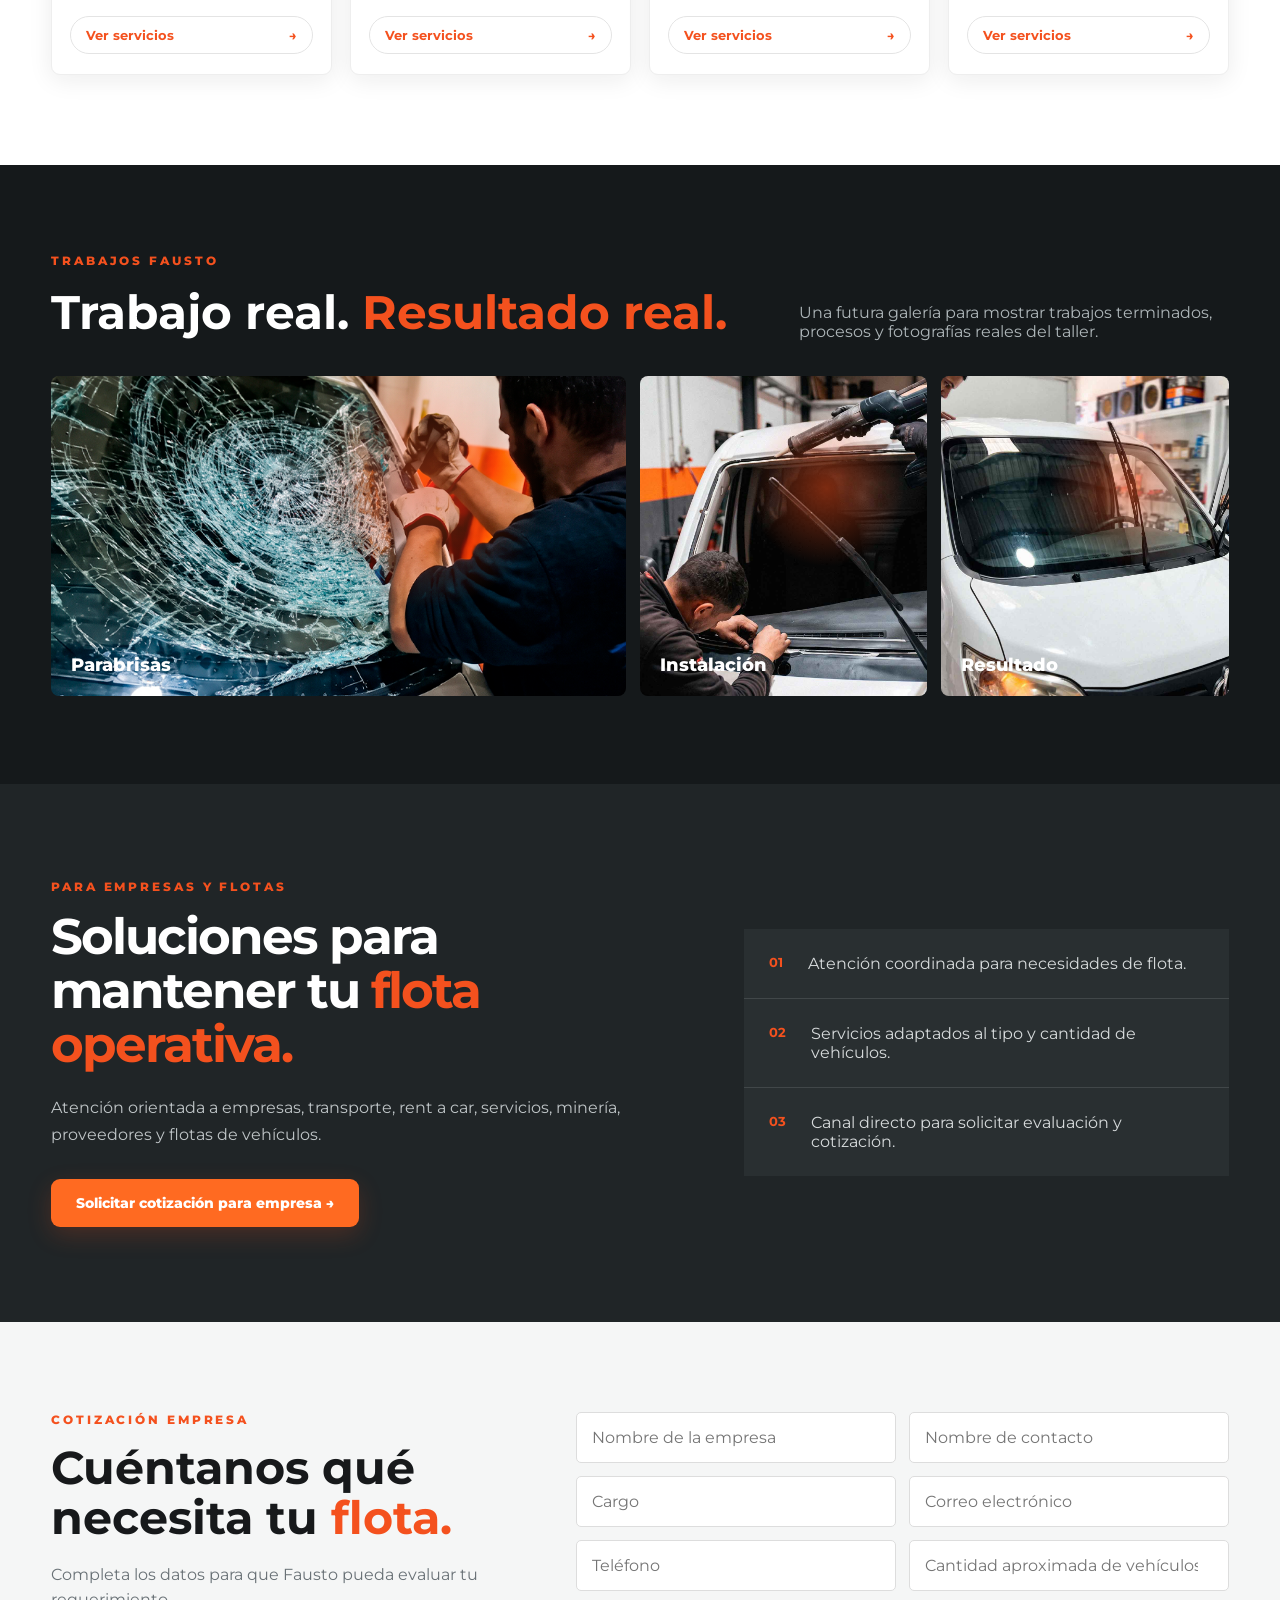
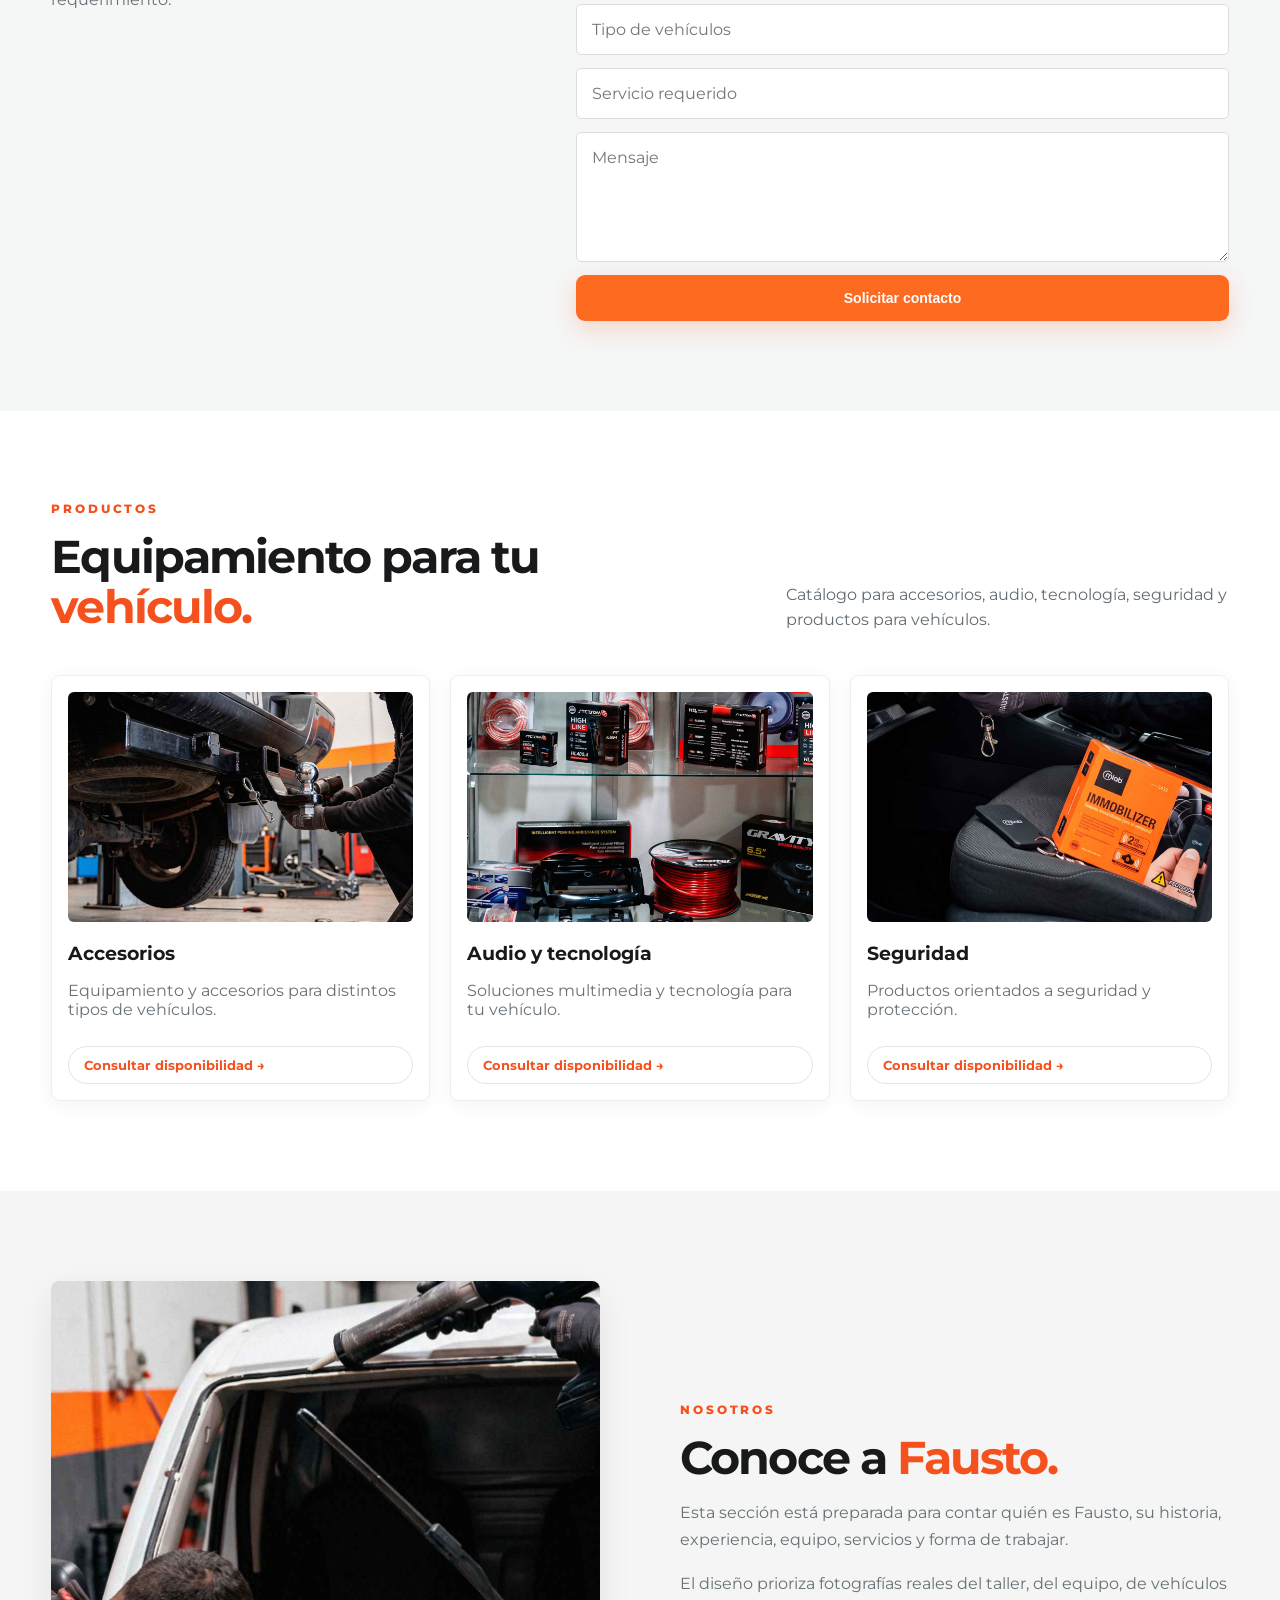
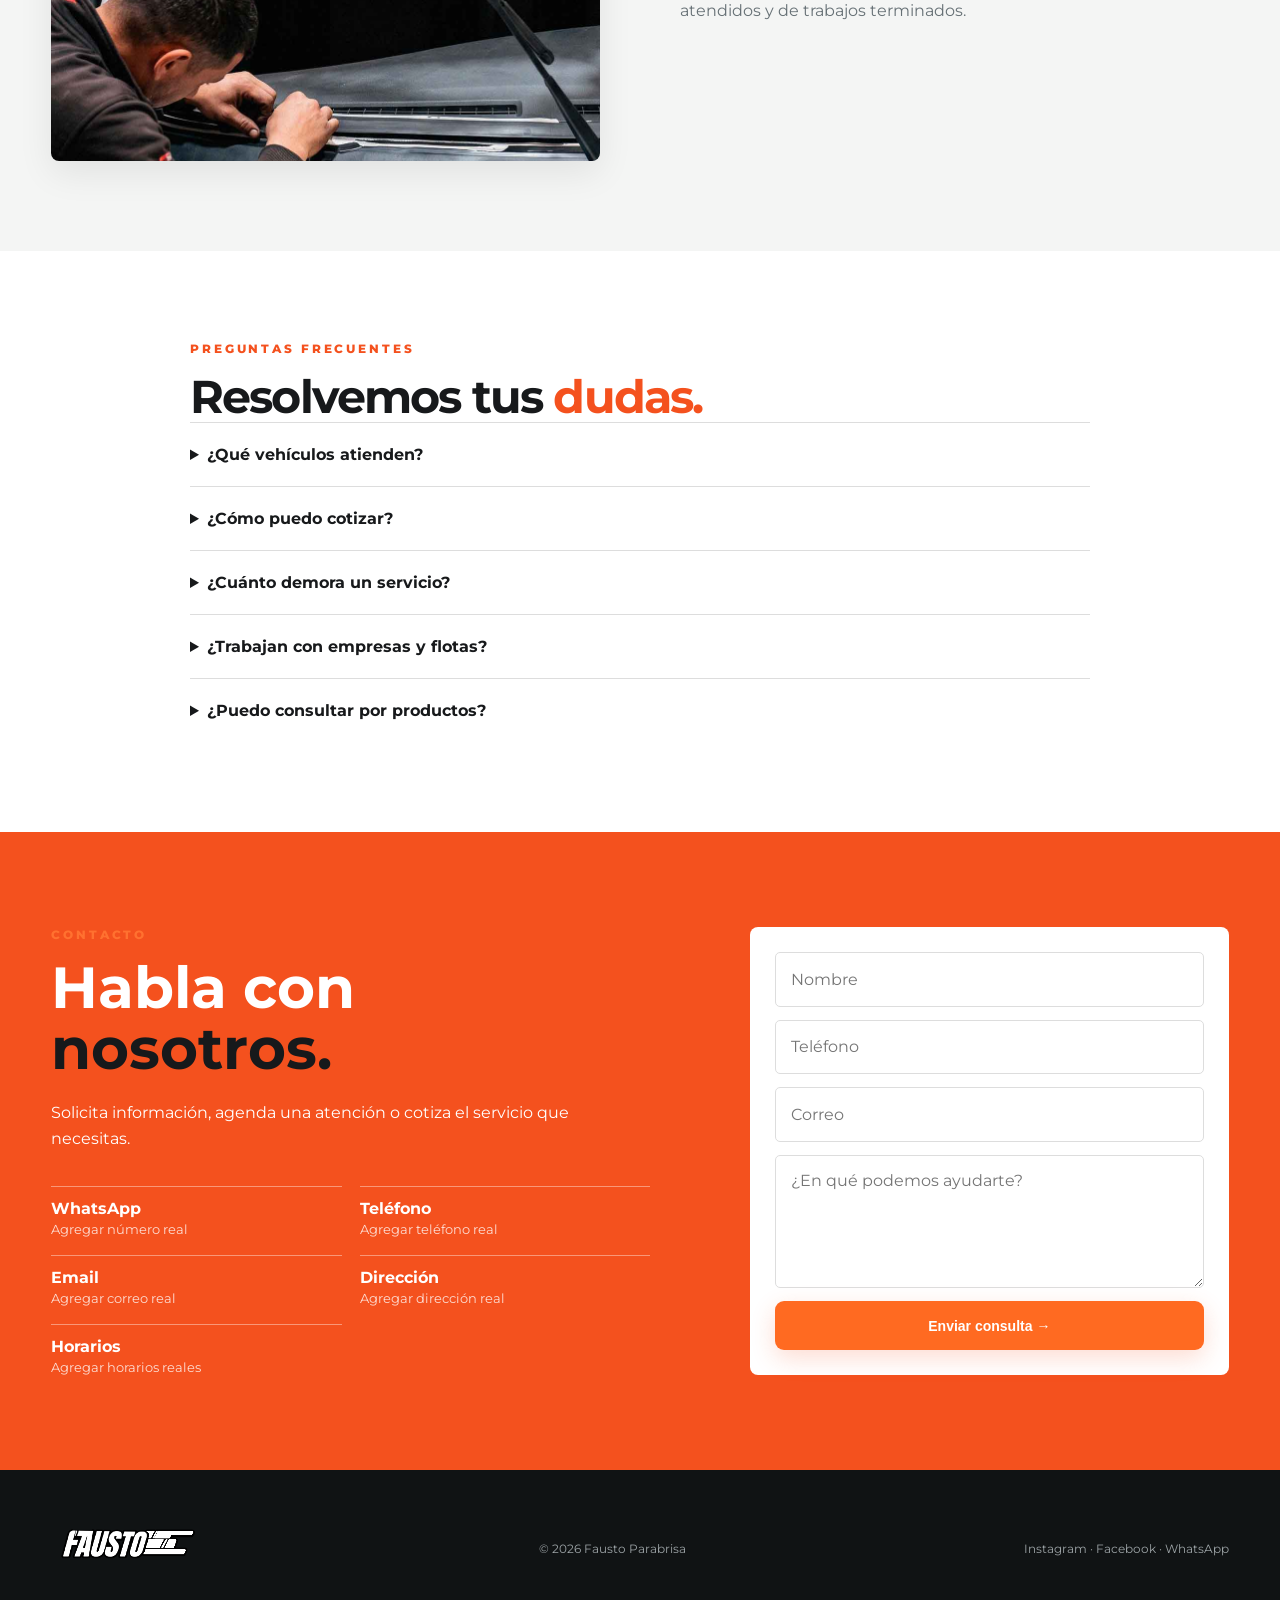
==== commit 2a11f96a: "imagenes incorporadas" ====
--- a/index.html
+++ b/index.html
@@ -26,7 +26,7 @@
       <a href="#productos">Productos</a>
       <a href="#empresas">Empresas</a>
       <a href="#nosotros">Nosotros</a>
-      <a href="#faq">FAQ</a>
+      <a href="#faq">Preguntas frecuentes</a>
       <a href="#contacto">Contacto</a>
     </nav>
 
@@ -148,7 +148,7 @@
 
   <section class="section about-section" id="nosotros">
     <div class="container about-grid">
-      <div class="about-photo"><img src="assets/logo completo negativo.png" alt="Logo Fausto"></div>
+      <div class="about-photo"><img src="assets/Instalacion.jpg" alt="Instalación de parabrisas realizada por Fausto"></div>
       <div><div class="eyebrow">NOSOTROS</div><h2>Conoce a <strong>Fausto.</strong></h2><p>Esta sección está preparada para contar quién es Fausto, su historia, experiencia, equipo, servicios y forma de trabajar.</p><p>El diseño prioriza fotografías reales del taller, del equipo, de vehículos atendidos y de trabajos terminados.</p></div>
     </div>
   </section>
--- a/styles.css
+++ b/styles.css
@@ -344,35 +344,35 @@
 }
 
 .windshield {
-    background: linear-gradient(135deg, #52646c, #dce6e8 48%, #303a3e)
+    background-image: url("assets/parabrisas.jpg");
 }
 
 .truck {
-    background: linear-gradient(135deg, #d5d5d0 10%, #5c6260 11%, #ecece9 58%, #777 59%)
+    background-image: url("assets/accesorios.jpg");
 }
 
 .security {
-    background: linear-gradient(135deg, #171b1e, #737a7d 50%, #151719)
+    background-image: url("assets/seguridad.jpg");
 }
 
 .audio {
-    background: linear-gradient(135deg, #12171a, #39454b 55%, #0d1011)
+    background-image: url("assets/audio.jpg");
 }
 
 .camera {
-    background: linear-gradient(135deg, #b7b9b7, #333b3d 55%, #e2e2df)
+    background-image: url("assets/caja-6.jpg");
 }
 
 .locksmith {
-    background: linear-gradient(135deg, #d9d7d0, #555 50%, #181a1a)
+    background-image: url("assets/caja-7-.jpg");
 }
 
 .windows {
-    background: linear-gradient(135deg, #212a2d, #89979c 45%, #161b1c)
+    background-image: url("assets/caja-2.png");
 }
 
 .hitch {
-    background: linear-gradient(135deg, #1d2426, #707678 48%, #111)
+    background-image: url("assets/caja-5-.jpg");
 }
 
 .service-body {
@@ -932,4 +932,37 @@
         display: grid;
         gap: 12px
     }
-}+}
+
+/* Imágenes reales de la carpeta assets: integración puntual sin alterar el diseño */
+.work-image {
+    background-size: cover;
+    background-position: center;
+}
+.work-image.work-1 {
+    background-image: url("assets/hero.png");
+}
+.work-image.work-2 {
+    background-image: url("assets/Instalacion.jpg");
+}
+.work-image.work-3 {
+    background-image: url("assets/resultado.jpg");
+}
+.product-photo {
+    background-size: cover;
+    background-position: center;
+}
+.product-photo.p1 {
+    background-image: url("assets/accesorios.jpg");
+}
+.product-photo.p2 {
+    background-image: url("assets/audio.jpg");
+}
+.product-photo.p3 {
+    background-image: url("assets/seguridad.jpg");
+}
+.about-photo img {
+    width: 100%;
+    height: 100%;
+    object-fit: cover;
+}
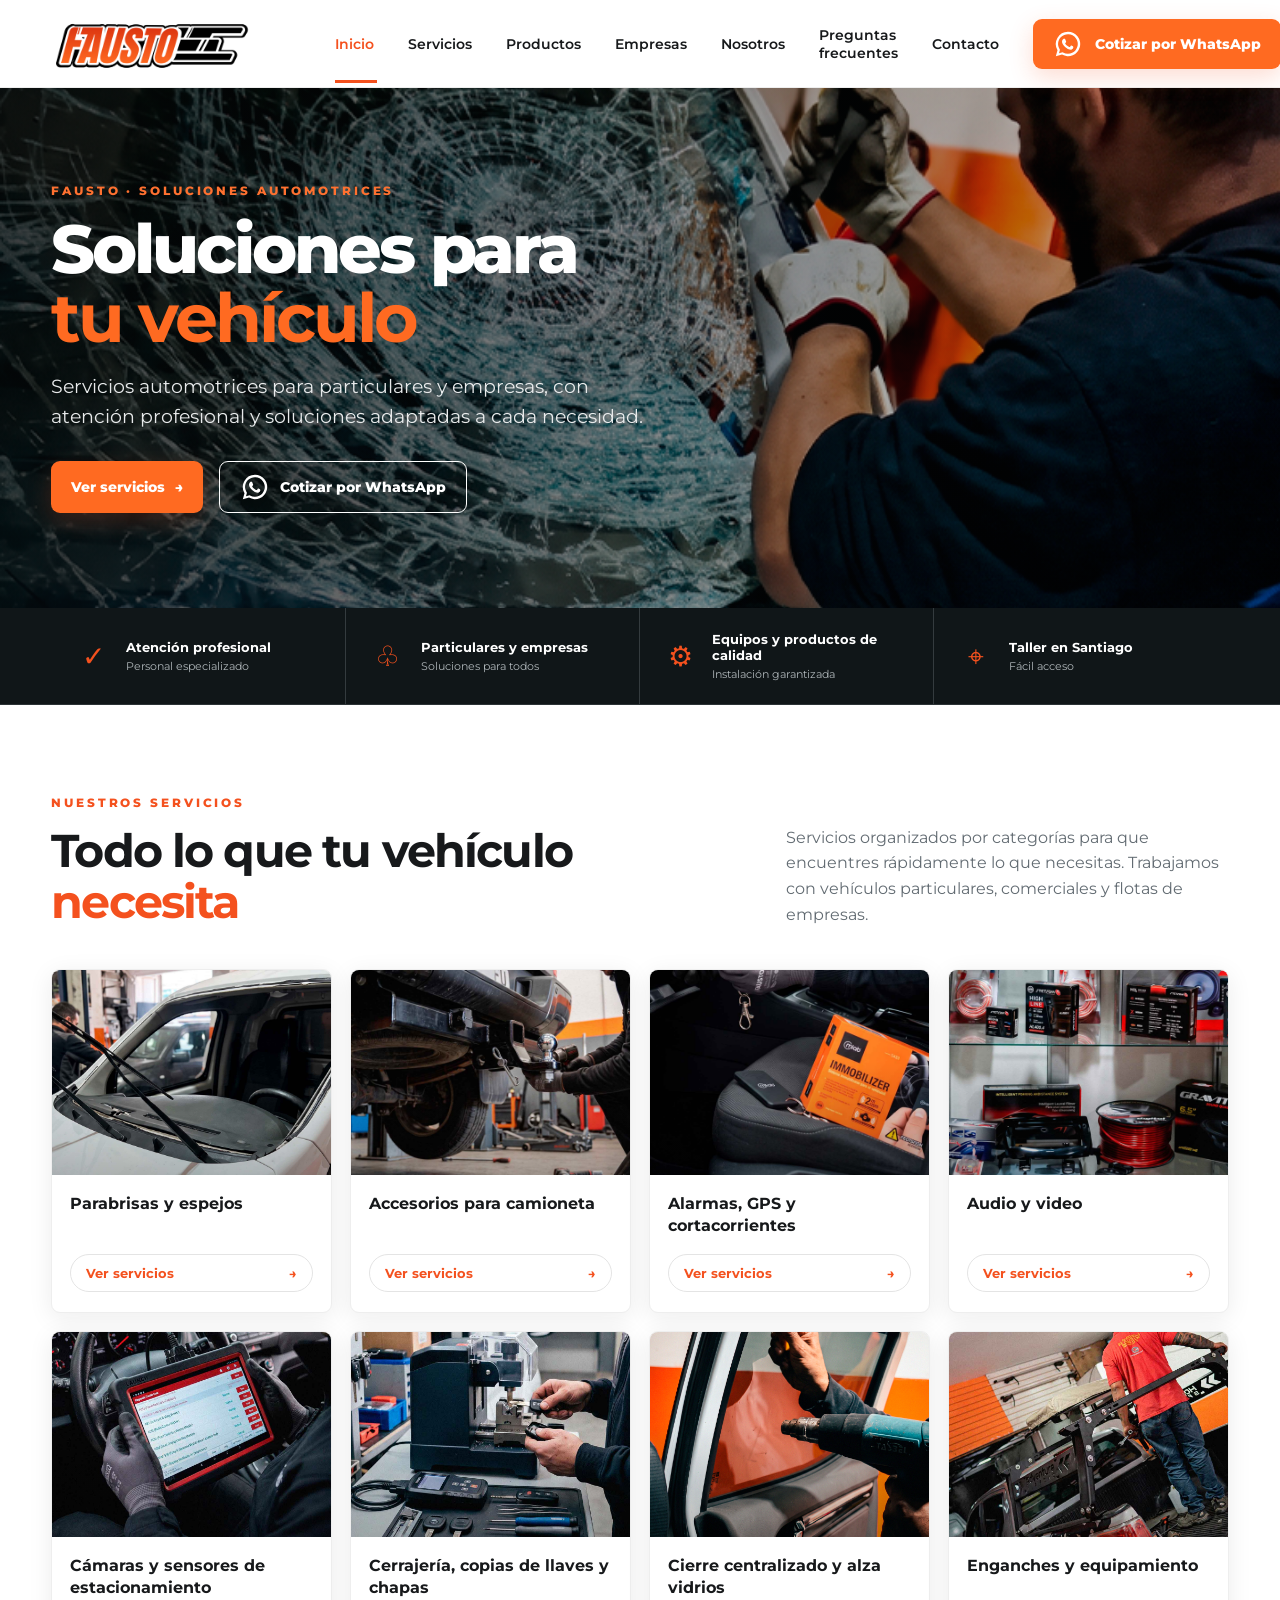
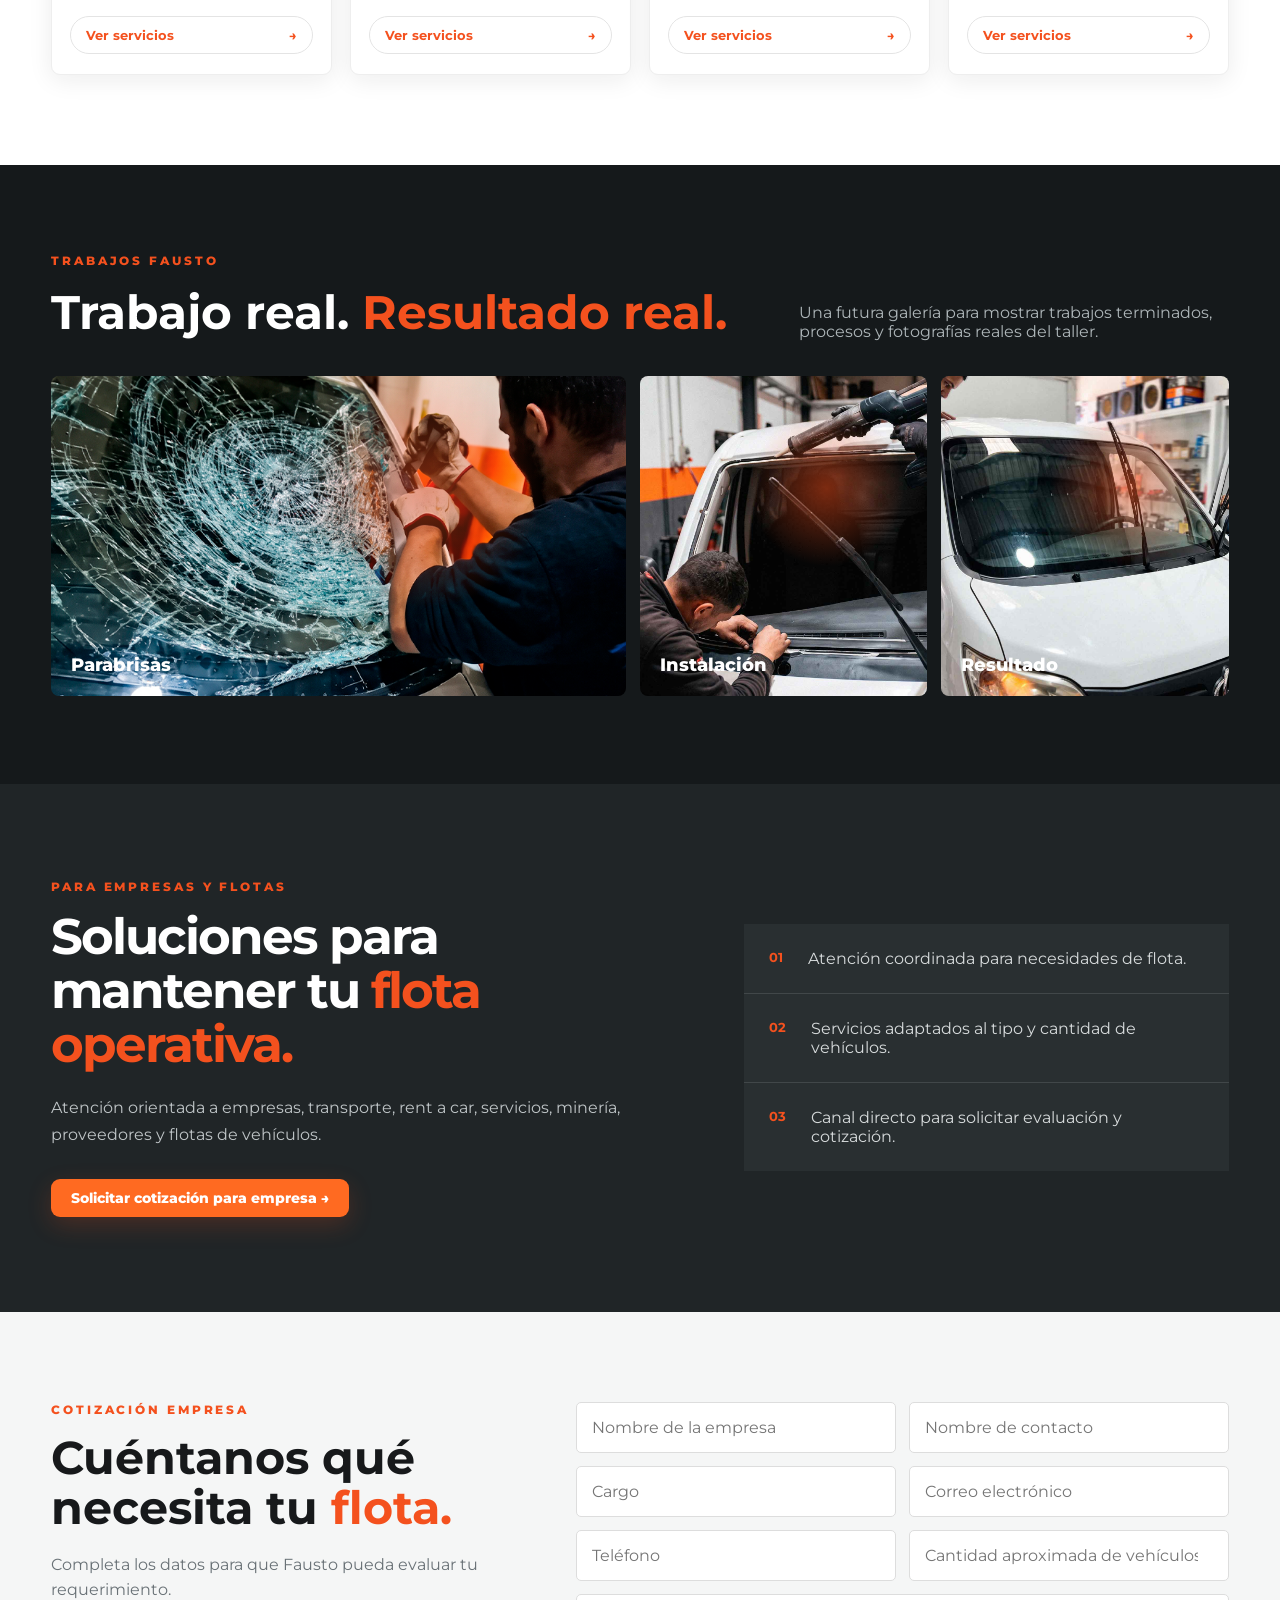
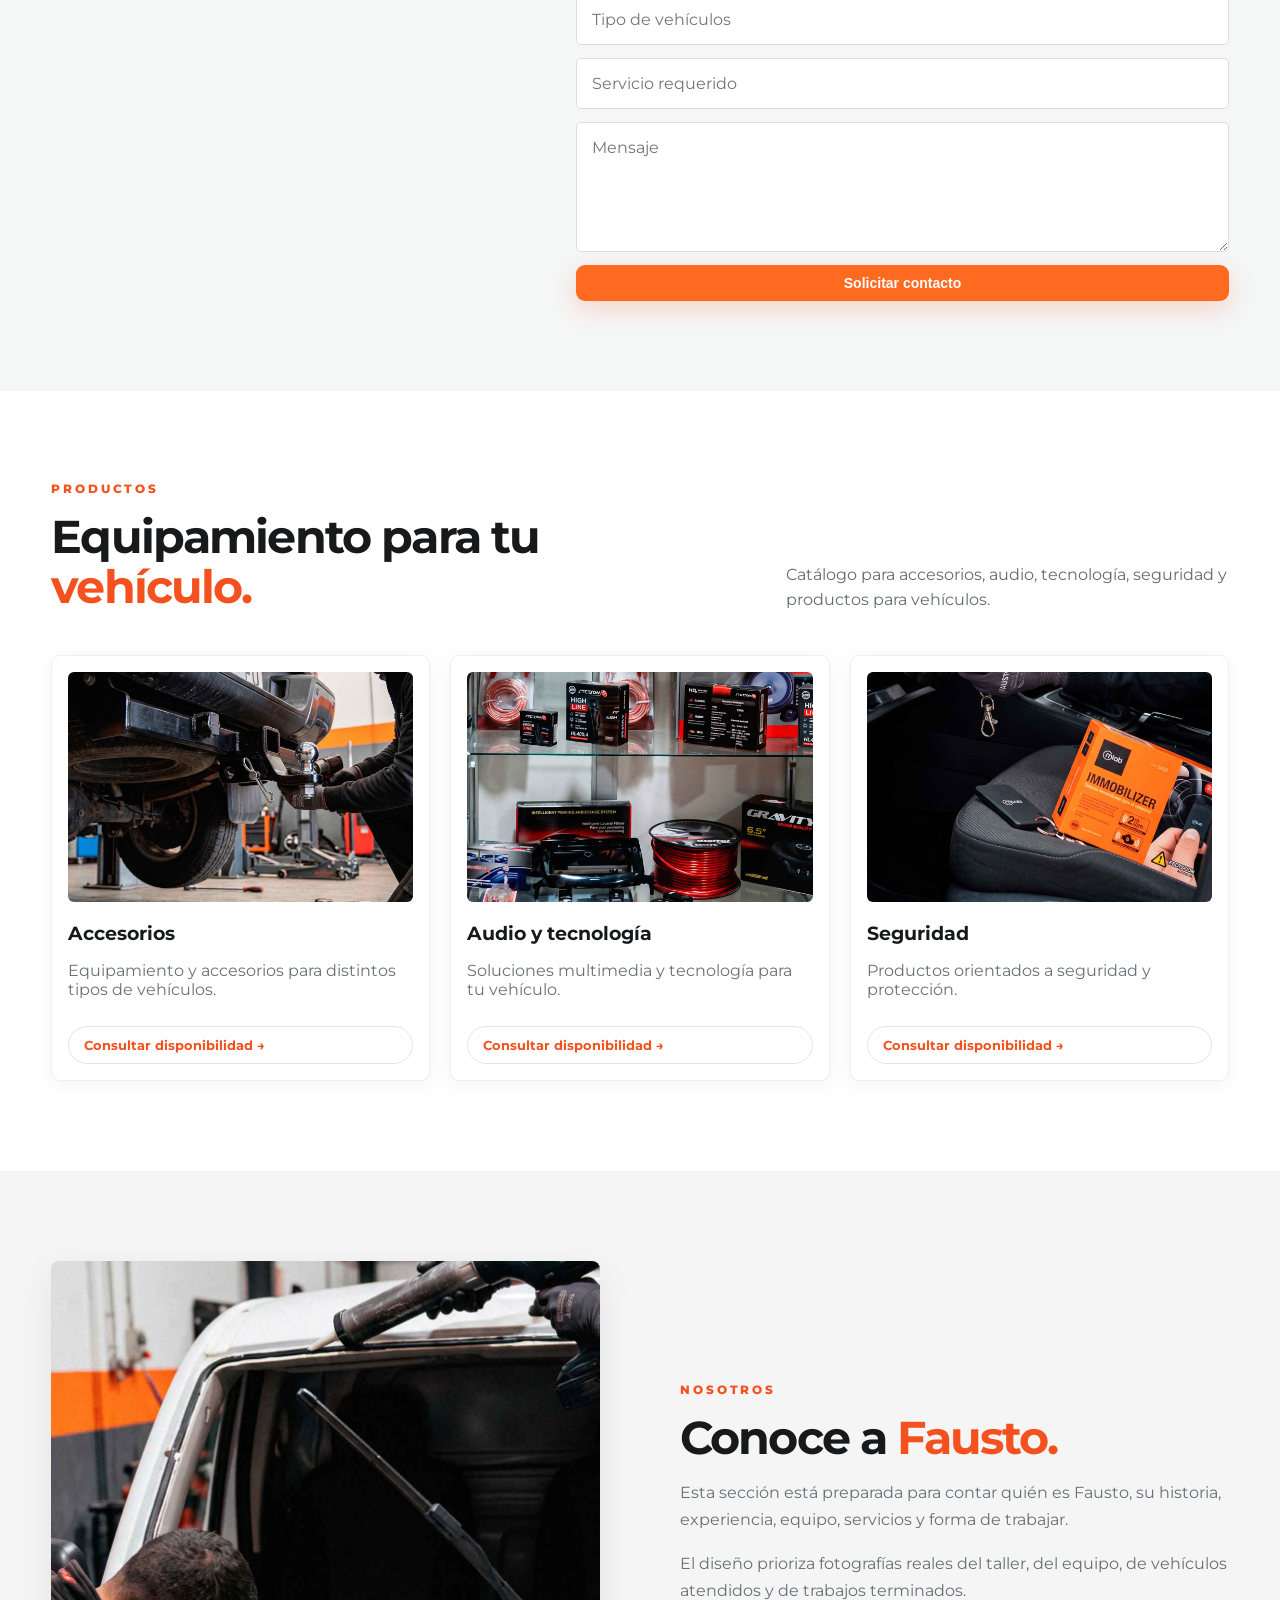
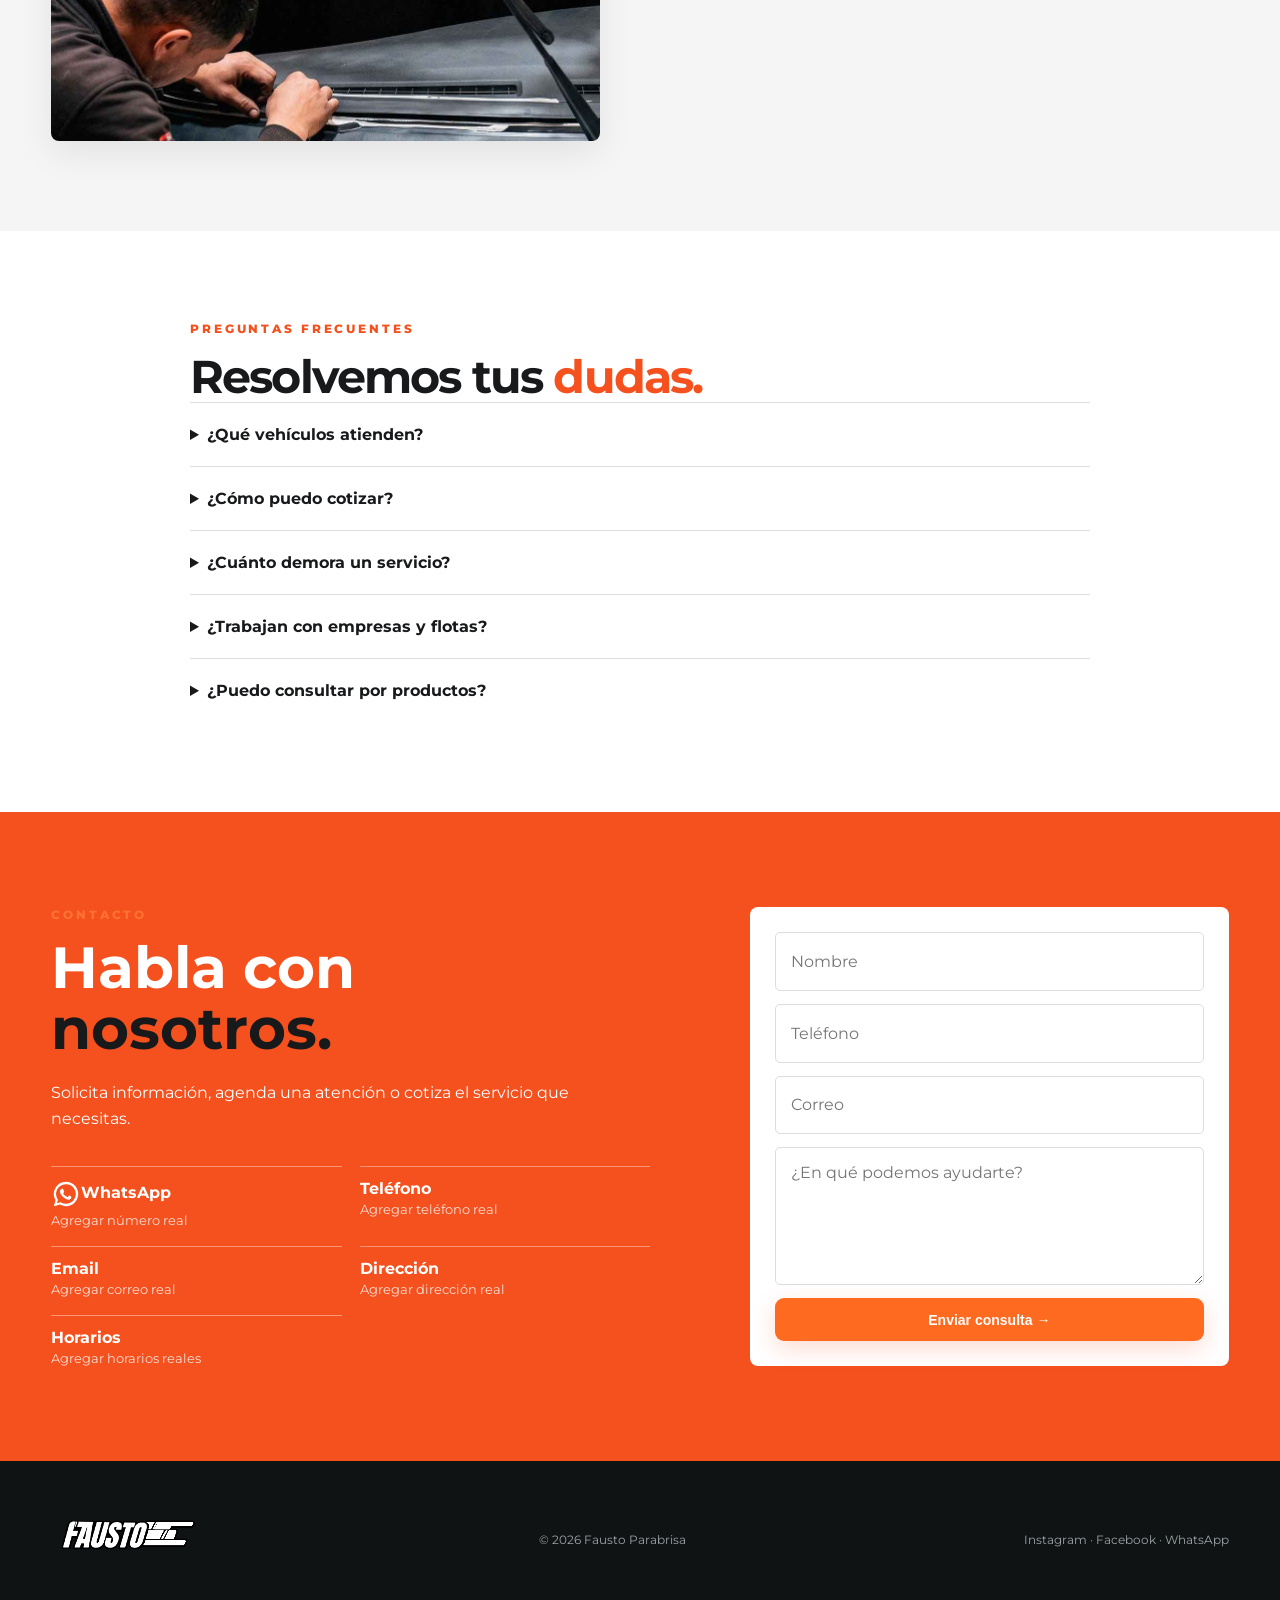
==== commit 7866a346: "wthasapp" ====
--- a/index.html
+++ b/index.html
@@ -1,5 +1,6 @@
 <!DOCTYPE html>
 <html lang="es">
+
 <head>
   <meta charset="UTF-8">
   <meta name="viewport" content="width=device-width, initial-scale=1.0">
@@ -7,199 +8,312 @@
   <title>Fausto Parabrisa | Soluciones para tu vehículo</title>
   <link rel="preconnect" href="https://fonts.googleapis.com">
   <link rel="preconnect" href="https://fonts.gstatic.com" crossorigin>
-  <link href="https://fonts.googleapis.com/css2?family=Montserrat:wght@400;500;600;700;800;900&display=swap" rel="stylesheet">
+  <link href="https://fonts.googleapis.com/css2?family=Montserrat:wght@400;500;600;700;800;900&display=swap"
+    rel="stylesheet">
   <link rel="stylesheet" href="styles.css">
 </head>
+
 <body>
 
-<header class="header" id="header">
-  <div class="container header-inner">
-    <a class="logo-wrap" href="#inicio" aria-label="Fausto Parabrisa">
-      <img src="assets/logo simplificado positivo.png" alt="Fausto Parabrisa" >
-    </a>
-
-    <button class="menu-toggle" type="button" aria-label="Abrir menú" aria-expanded="false">☰</button>
-
-    <nav class="main-nav">
-      <a class="active" href="#inicio">Inicio</a>
-      <a href="#servicios">Servicios</a>
-      <a href="#productos">Productos</a>
-      <a href="#empresas">Empresas</a>
-      <a href="#nosotros">Nosotros</a>
-      <a href="#faq">Preguntas frecuentes</a>
-      <a href="#contacto">Contacto</a>
-    </nav>
-
-    <a class="btn btn-orange header-cta" href="#contacto">
-      <span class="wa">◔</span> Cotizar por WhatsApp
-    </a>
-  </div>
-</header>
-
-<main id="inicio">
-
-  <section class="hero">
-    <div class="hero-bg"></div>
-    <div class="container hero-content">
-      <div class="hero-copy">
-        <div class="eyebrow light">FAUSTO · SOLUCIONES AUTOMOTRICES</div>
-        <h1>Soluciones para<br><strong>tu vehículo</strong></h1>
-        <p>Servicios automotrices para particulares y empresas, con atención profesional y soluciones adaptadas a cada necesidad.</p>
-        <div class="hero-actions">
-          <a class="btn btn-orange" href="#servicios">Ver servicios <span>→</span></a>
-          <a class="btn btn-outline-light" href="#contacto"><span class="wa">◔</span> Cotizar por WhatsApp</a>
-        </div>
-      </div>
+  <header class="header" id="header">
+    <div class="container header-inner">
+      <a class="logo-wrap" href="#inicio" aria-label="Fausto Parabrisa">
+        <img src="assets/logo simplificado positivo.png" alt="Fausto Parabrisa">
+      </a>
+
+      <button class="menu-toggle" type="button" aria-label="Abrir menú" aria-expanded="false">☰</button>
+
+      <nav class="main-nav">
+        <a class="active" href="#inicio">Inicio</a>
+        <a href="#servicios">Servicios</a>
+        <a href="#productos">Productos</a>
+        <a href="#empresas">Empresas</a>
+        <a href="#nosotros">Nosotros</a>
+        <a href="#faq">Preguntas frecuentes</a>
+        <a href="#contacto">Contacto</a>
+      </nav>
+
+      <a class="btn btn-orange header-cta" href="#contacto">
+
+        <svg class="wa-icon" viewBox="0 0 32 32" aria-hidden="true">
+          <path fill="currentColor"
+            d="M16 3a13 13 0 0 0-11.2 19.6L3 29l6.6-1.7A13 13 0 1 0 16 3zm0 23.5a10.4 10.4 0 0 1-5.3-1.4l-.4-.2-3.9 1 1-3.8-.3-.4A10.5 10.5 0 1 1 16 26.5zm5.8-7.8c-.3-.2-1.8-.9-2.1-1-.3-.1-.5-.2-.7.2s-.8 1-1 1.2-.4.2-.7.1a8.5 8.5 0 0 1-2.5-1.5 9.2 9.2 0 0 1-1.7-2.1c-.2-.3 0-.5.1-.6l.5-.6.3-.5c.1-.2 0-.4 0-.6l-1-2.3c-.3-.6-.5-.5-.7-.5h-.6c-.2 0-.6.1-.9.4s-1.2 1.2-1.2 2.8 1.2 3.2 1.4 3.4a12.6 12.6 0 0 0 4.8 4.2c.7.3 1.3.5 1.7.6.7.2 1.4.2 1.9.1.6-.1 1.8-.7 2-1.4.3-.7.3-1.3.2-1.4s-.2-.3-.5-.4z" />
+        </svg>
+        Cotizar por WhatsApp
+      </a>
     </div>
-  </section>
-
-  <section class="trust-bar">
-    <div class="container trust-grid">
-      <div class="trust-item"><span class="trust-icon">✓</span><div><strong>Atención profesional</strong><small>Personal especializado</small></div></div>
-      <div class="trust-item"><span class="trust-icon">♧</span><div><strong>Particulares y empresas</strong><small>Soluciones para todos</small></div></div>
-      <div class="trust-item"><span class="trust-icon">⚙</span><div><strong>Equipos y productos de calidad</strong><small>Instalación garantizada</small></div></div>
-      <div class="trust-item"><span class="trust-icon">⌖</span><div><strong>Taller en Santiago</strong><small>Fácil acceso</small></div></div>
+  </header>
+
+  <main id="inicio">
+
+    <section class="hero">
+      <div class="hero-bg"></div>
+      <div class="container hero-content">
+        <div class="hero-copy">
+          <div class="eyebrow light">FAUSTO · SOLUCIONES AUTOMOTRICES</div>
+          <h1>Soluciones para<br><strong>tu vehículo</strong></h1>
+          <p>Servicios automotrices para particulares y empresas, con atención profesional y soluciones adaptadas a cada
+            necesidad.</p>
+          <div class="hero-actions">
+            <a class="btn btn-orange" href="#servicios">Ver servicios <span>→</span></a>
+            <a class="btn btn-outline-light" href="#contacto">
+              <svg class="wa-icon" viewBox="0 0 32 32" aria-hidden="true">
+                <path fill="currentColor"
+                  d="M16 3a13 13 0 0 0-11.2 19.6L3 29l6.6-1.7A13 13 0 1 0 16 3zm0 23.5a10.4 10.4 0 0 1-5.3-1.4l-.4-.2-3.9 1 1-3.8-.3-.4A10.5 10.5 0 1 1 16 26.5zm5.8-7.8c-.3-.2-1.8-.9-2.1-1-.3-.1-.5-.2-.7.2s-.8 1-1 1.2-.4.2-.7.1a8.5 8.5 0 0 1-2.5-1.5 9.2 9.2 0 0 1-1.7-2.1c-.2-.3 0-.5.1-.6l.5-.6.3-.5c.1-.2 0-.4 0-.6l-1-2.3c-.3-.6-.5-.5-.7-.5h-.6c-.2 0-.6.1-.9.4s-1.2 1.2-1.2 2.8 1.2 3.2 1.4 3.4a12.6 12.6 0 0 0 4.8 4.2c.7.3 1.3.5 1.7.6.7.2 1.4.2 1.9.1.6-.1 1.8-.7 2-1.4.3-.7.3-1.3.2-1.4s-.2-.3-.5-.4z" />
+              </svg>
+              Cotizar por WhatsApp</a>
+          </div>
+        </div>
+      </div>
+    </section>
+
+    <section class="trust-bar">
+      <div class="container trust-grid">
+        <div class="trust-item"><span class="trust-icon">✓</span>
+          <div><strong>Atención profesional</strong><small>Personal especializado</small></div>
+        </div>
+        <div class="trust-item"><span class="trust-icon">♧</span>
+          <div><strong>Particulares y empresas</strong><small>Soluciones para todos</small></div>
+        </div>
+        <div class="trust-item"><span class="trust-icon">⚙</span>
+          <div><strong>Equipos y productos de calidad</strong><small>Instalación garantizada</small></div>
+        </div>
+        <div class="trust-item"><span class="trust-icon">⌖</span>
+          <div><strong>Taller en Santiago</strong><small>Fácil acceso</small></div>
+        </div>
+      </div>
+    </section>
+
+    <section class="section services-section" id="servicios">
+      <div class="container">
+        <div class="section-heading split">
+          <div>
+            <div class="eyebrow">NUESTROS SERVICIOS</div>
+            <h2>Todo lo que tu vehículo <strong>necesita</strong></h2>
+          </div>
+          <p>Servicios organizados por categorías para que encuentres rápidamente lo que necesitas. Trabajamos con
+            vehículos particulares, comerciales y flotas de empresas.</p>
+        </div>
+
+        <div class="service-grid">
+          <article class="service-card">
+            <div class="service-photo windshield"></div>
+            <div class="service-body">
+              <h3>Parabrisas y espejos</h3><a href="#contacto">Ver servicios <span>→</span></a>
+            </div>
+          </article>
+          <article class="service-card">
+            <div class="service-photo truck"></div>
+            <div class="service-body">
+              <h3>Accesorios para camioneta</h3><a href="#contacto">Ver servicios <span>→</span></a>
+            </div>
+          </article>
+          <article class="service-card">
+            <div class="service-photo security"></div>
+            <div class="service-body">
+              <h3>Alarmas, GPS y cortacorrientes</h3><a href="#contacto">Ver servicios <span>→</span></a>
+            </div>
+          </article>
+          <article class="service-card">
+            <div class="service-photo audio"></div>
+            <div class="service-body">
+              <h3>Audio y video</h3><a href="#contacto">Ver servicios <span>→</span></a>
+            </div>
+          </article>
+          <article class="service-card">
+            <div class="service-photo camera"></div>
+            <div class="service-body">
+              <h3>Cámaras y sensores de estacionamiento</h3><a href="#contacto">Ver servicios <span>→</span></a>
+            </div>
+          </article>
+          <article class="service-card">
+            <div class="service-photo locksmith"></div>
+            <div class="service-body">
+              <h3>Cerrajería, copias de llaves y chapas</h3><a href="#contacto">Ver servicios <span>→</span></a>
+            </div>
+          </article>
+          <article class="service-card">
+            <div class="service-photo windows"></div>
+            <div class="service-body">
+              <h3>Cierre centralizado y alza vidrios</h3><a href="#contacto">Ver servicios <span>→</span></a>
+            </div>
+          </article>
+          <article class="service-card">
+            <div class="service-photo hitch"></div>
+            <div class="service-body">
+              <h3>Enganches y equipamiento</h3><a href="#contacto">Ver servicios <span>→</span></a>
+            </div>
+          </article>
+        </div>
+      </div>
+    </section>
+
+    <section class="work-section">
+      <div class="container">
+        <div class="eyebrow">TRABAJOS FAUSTO</div>
+        <div class="work-heading">
+          <h2>Trabajo real. <strong>Resultado real.</strong></h2>
+          <p>Una futura galería para mostrar trabajos terminados, procesos y fotografías reales del taller.</p>
+        </div>
+        <div class="work-grid">
+          <div class="work-image work-1"><span>Parabrisas</span></div>
+          <div class="work-image work-2"><span>Instalación</span></div>
+          <div class="work-image work-3"><span>Resultado</span></div>
+        </div>
+      </div>
+    </section>
+
+    <section class="companies-section" id="empresas">
+      <div class="container companies-grid">
+        <div>
+          <div class="eyebrow">PARA EMPRESAS Y FLOTAS</div>
+          <h2>Soluciones para mantener tu <strong>flota operativa.</strong></h2>
+          <p>Atención orientada a empresas, transporte, rent a car, servicios, minería, proveedores y flotas de
+            vehículos.</p>
+          <a class="btn btn-orange" href="#cotizacion-empresa">Solicitar cotización para empresa →</a>
+        </div>
+        <div class="company-points">
+          <div><b>01</b><span>Atención coordinada para necesidades de flota.</span></div>
+          <div><b>02</b><span>Servicios adaptados al tipo y cantidad de vehículos.</span></div>
+          <div><b>03</b><span>Canal directo para solicitar evaluación y cotización.</span></div>
+        </div>
+      </div>
+    </section>
+
+    <section class="section form-section" id="cotizacion-empresa">
+      <div class="container form-grid">
+        <div>
+          <div class="eyebrow">COTIZACIÓN EMPRESA</div>
+          <h2>Cuéntanos qué necesita tu <strong>flota.</strong></h2>
+          <p>Completa los datos para que Fausto pueda evaluar tu requerimiento.</p>
+        </div>
+        <form id="company-form">
+          <div class="form-row"><input required name="empresa" placeholder="Nombre de la empresa"><input required
+              name="contacto" placeholder="Nombre de contacto"></div>
+          <div class="form-row"><input name="cargo" placeholder="Cargo"><input required type="email" name="email"
+              placeholder="Correo electrónico"></div>
+          <div class="form-row"><input name="telefono" placeholder="Teléfono"><input type="number" name="vehiculos"
+              placeholder="Cantidad aproximada de vehículos"></div>
+          <input name="tipos" placeholder="Tipo de vehículos">
+          <input name="servicio" placeholder="Servicio requerido">
+          <textarea name="mensaje" placeholder="Mensaje"></textarea>
+          <button class="btn btn-orange" type="submit">Solicitar contacto</button>
+        </form>
+      </div>
+    </section>
+
+    <section class="section products-section" id="productos">
+      <div class="container">
+        <div class="section-heading split">
+          <div>
+            <div class="eyebrow">PRODUCTOS</div>
+            <h2>Equipamiento para tu <strong>vehículo.</strong></h2>
+          </div>
+          <p>Catálogo para accesorios, audio, tecnología, seguridad y productos para vehículos.</p>
+        </div>
+        <div class="product-grid">
+          <article>
+            <div class="product-photo p1"></div>
+            <h3>Accesorios</h3>
+            <p>Equipamiento y accesorios para distintos tipos de vehículos.</p><a href="#contacto">Consultar
+              disponibilidad →</a>
+          </article>
+          <article>
+            <div class="product-photo p2"></div>
+            <h3>Audio y tecnología</h3>
+            <p>Soluciones multimedia y tecnología para tu vehículo.</p><a href="#contacto">Consultar disponibilidad
+              →</a>
+          </article>
+          <article>
+            <div class="product-photo p3"></div>
+            <h3>Seguridad</h3>
+            <p>Productos orientados a seguridad y protección.</p><a href="#contacto">Consultar disponibilidad →</a>
+          </article>
+        </div>
+      </div>
+    </section>
+
+    <section class="section about-section" id="nosotros">
+      <div class="container about-grid">
+        <div class="about-photo"><img src="assets/Instalacion.jpg" alt="Instalación de parabrisas realizada por Fausto">
+        </div>
+        <div>
+          <div class="eyebrow">NOSOTROS</div>
+          <h2>Conoce a <strong>Fausto.</strong></h2>
+          <p>Esta sección está preparada para contar quién es Fausto, su historia, experiencia, equipo, servicios y
+            forma de trabajar.</p>
+          <p>El diseño prioriza fotografías reales del taller, del equipo, de vehículos atendidos y de trabajos
+            terminados.</p>
+        </div>
+      </div>
+    </section>
+
+    <section class="section faq-section" id="faq">
+      <div class="container narrow">
+        <div class="eyebrow">PREGUNTAS FRECUENTES</div>
+        <h2>Resolvemos tus <strong>dudas.</strong></h2>
+        <details>
+          <summary>¿Qué vehículos atienden?</summary>
+          <p>La atención contempla vehículos particulares, comerciales y flotas. Consulta tu caso específico.</p>
+        </details>
+        <details>
+          <summary>¿Cómo puedo cotizar?</summary>
+          <p>Puedes solicitar una cotización directamente por WhatsApp o mediante el formulario de contacto.</p>
+        </details>
+        <details>
+          <summary>¿Cuánto demora un servicio?</summary>
+          <p>El tiempo depende del tipo de servicio y del vehículo. Se confirma al momento de cotizar.</p>
+        </details>
+        <details>
+          <summary>¿Trabajan con empresas y flotas?</summary>
+          <p>Sí. El sitio contempla un flujo específico para solicitudes de empresas y flotas.</p>
+        </details>
+        <details>
+          <summary>¿Puedo consultar por productos?</summary>
+          <p>Sí. Puedes consultar disponibilidad, características y opciones de productos.</p>
+        </details>
+      </div>
+    </section>
+
+    <section class="contact-section" id="contacto">
+      <div class="container contact-grid">
+        <div>
+          <div class="eyebrow light">CONTACTO</div>
+          <h2>Habla con <strong>nosotros.</strong></h2>
+          <p>Solicita información, agenda una atención o cotiza el servicio que necesitas.</p>
+          <div class="contact-data">
+            <div><b><svg class="wa-icon" viewBox="0 0 32 32" aria-hidden="true">
+                <path fill="currentColor"
+                  d="M16 3a13 13 0 0 0-11.2 19.6L3 29l6.6-1.7A13 13 0 1 0 16 3zm0 23.5a10.4 10.4 0 0 1-5.3-1.4l-.4-.2-3.9 1 1-3.8-.3-.4A10.5 10.5 0 1 1 16 26.5zm5.8-7.8c-.3-.2-1.8-.9-2.1-1-.3-.1-.5-.2-.7.2s-.8 1-1 1.2-.4.2-.7.1a8.5 8.5 0 0 1-2.5-1.5 9.2 9.2 0 0 1-1.7-2.1c-.2-.3 0-.5.1-.6l.5-.6.3-.5c.1-.2 0-.4 0-.6l-1-2.3c-.3-.6-.5-.5-.7-.5h-.6c-.2 0-.6.1-.9.4s-1.2 1.2-1.2 2.8 1.2 3.2 1.4 3.4a12.6 12.6 0 0 0 4.8 4.2c.7.3 1.3.5 1.7.6.7.2 1.4.2 1.9.1.6-.1 1.8-.7 2-1.4.3-.7.3-1.3.2-1.4s-.2-.3-.5-.4z" />
+              </svg>WhatsApp</b><span>Agregar número real</span></div>
+            <div><b>Teléfono</b><span>Agregar teléfono real</span></div>
+            <div><b>Email</b><span>Agregar correo real</span></div>
+            <div><b>Dirección</b><span>Agregar dirección real</span></div>
+            <div><b>Horarios</b><span>Agregar horarios reales</span></div>
+          </div>
+        </div>
+        <form id="contact-form">
+          <input required name="nombre" placeholder="Nombre">
+          <input name="telefono" placeholder="Teléfono">
+          <input type="email" name="email" placeholder="Correo">
+          <textarea required name="mensaje" placeholder="¿En qué podemos ayudarte?"></textarea>
+          <button class="btn btn-orange" type="submit">Enviar consulta →</button>
+        </form>
+      </div>
+    </section>
+
+  </main>
+
+  <footer>
+    <div class="container footer-inner">
+      <img src="assets/logo simplificado negativo.png" alt="Fausto Parabrisa">
+      <span>© <span id="year"></span> Fausto Parabrisa</span>
+      <span>Instagram · Facebook · WhatsApp</span>
     </div>
-  </section>
-
-  <section class="section services-section" id="servicios">
-    <div class="container">
-      <div class="section-heading split">
-        <div>
-          <div class="eyebrow">NUESTROS SERVICIOS</div>
-          <h2>Todo lo que tu vehículo <strong>necesita</strong></h2>
-        </div>
-        <p>Servicios organizados por categorías para que encuentres rápidamente lo que necesitas. Trabajamos con vehículos particulares, comerciales y flotas de empresas.</p>
-      </div>
-
-      <div class="service-grid">
-        <article class="service-card"><div class="service-photo windshield"></div><div class="service-body"><h3>Parabrisas y espejos</h3><a href="#contacto">Ver servicios <span>→</span></a></div></article>
-        <article class="service-card"><div class="service-photo truck"></div><div class="service-body"><h3>Accesorios para camioneta</h3><a href="#contacto">Ver servicios <span>→</span></a></div></article>
-        <article class="service-card"><div class="service-photo security"></div><div class="service-body"><h3>Alarmas, GPS y cortacorrientes</h3><a href="#contacto">Ver servicios <span>→</span></a></div></article>
-        <article class="service-card"><div class="service-photo audio"></div><div class="service-body"><h3>Audio y video</h3><a href="#contacto">Ver servicios <span>→</span></a></div></article>
-        <article class="service-card"><div class="service-photo camera"></div><div class="service-body"><h3>Cámaras y sensores de estacionamiento</h3><a href="#contacto">Ver servicios <span>→</span></a></div></article>
-        <article class="service-card"><div class="service-photo locksmith"></div><div class="service-body"><h3>Cerrajería, copias de llaves y chapas</h3><a href="#contacto">Ver servicios <span>→</span></a></div></article>
-        <article class="service-card"><div class="service-photo windows"></div><div class="service-body"><h3>Cierre centralizado y alza vidrios</h3><a href="#contacto">Ver servicios <span>→</span></a></div></article>
-        <article class="service-card"><div class="service-photo hitch"></div><div class="service-body"><h3>Enganches y equipamiento</h3><a href="#contacto">Ver servicios <span>→</span></a></div></article>
-      </div>
-    </div>
-  </section>
-
-  <section class="work-section">
-    <div class="container">
-      <div class="eyebrow">TRABAJOS FAUSTO</div>
-      <div class="work-heading"><h2>Trabajo real. <strong>Resultado real.</strong></h2><p>Una futura galería para mostrar trabajos terminados, procesos y fotografías reales del taller.</p></div>
-      <div class="work-grid">
-        <div class="work-image work-1"><span>Parabrisas</span></div>
-        <div class="work-image work-2"><span>Instalación</span></div>
-        <div class="work-image work-3"><span>Resultado</span></div>
-      </div>
-    </div>
-  </section>
-
-  <section class="companies-section" id="empresas">
-    <div class="container companies-grid">
-      <div>
-        <div class="eyebrow">PARA EMPRESAS Y FLOTAS</div>
-        <h2>Soluciones para mantener tu <strong>flota operativa.</strong></h2>
-        <p>Atención orientada a empresas, transporte, rent a car, servicios, minería, proveedores y flotas de vehículos.</p>
-        <a class="btn btn-orange" href="#cotizacion-empresa">Solicitar cotización para empresa →</a>
-      </div>
-      <div class="company-points">
-        <div><b>01</b><span>Atención coordinada para necesidades de flota.</span></div>
-        <div><b>02</b><span>Servicios adaptados al tipo y cantidad de vehículos.</span></div>
-        <div><b>03</b><span>Canal directo para solicitar evaluación y cotización.</span></div>
-      </div>
-    </div>
-  </section>
-
-  <section class="section form-section" id="cotizacion-empresa">
-    <div class="container form-grid">
-      <div>
-        <div class="eyebrow">COTIZACIÓN EMPRESA</div>
-        <h2>Cuéntanos qué necesita tu <strong>flota.</strong></h2>
-        <p>Completa los datos para que Fausto pueda evaluar tu requerimiento.</p>
-      </div>
-      <form id="company-form">
-        <div class="form-row"><input required name="empresa" placeholder="Nombre de la empresa"><input required name="contacto" placeholder="Nombre de contacto"></div>
-        <div class="form-row"><input name="cargo" placeholder="Cargo"><input required type="email" name="email" placeholder="Correo electrónico"></div>
-        <div class="form-row"><input name="telefono" placeholder="Teléfono"><input type="number" name="vehiculos" placeholder="Cantidad aproximada de vehículos"></div>
-        <input name="tipos" placeholder="Tipo de vehículos">
-        <input name="servicio" placeholder="Servicio requerido">
-        <textarea name="mensaje" placeholder="Mensaje"></textarea>
-        <button class="btn btn-orange" type="submit">Solicitar contacto</button>
-      </form>
-    </div>
-  </section>
-
-  <section class="section products-section" id="productos">
-    <div class="container">
-      <div class="section-heading split">
-        <div><div class="eyebrow">PRODUCTOS</div><h2>Equipamiento para tu <strong>vehículo.</strong></h2></div>
-        <p>Catálogo para accesorios, audio, tecnología, seguridad y productos para vehículos.</p>
-      </div>
-      <div class="product-grid">
-        <article><div class="product-photo p1"></div><h3>Accesorios</h3><p>Equipamiento y accesorios para distintos tipos de vehículos.</p><a href="#contacto">Consultar disponibilidad →</a></article>
-        <article><div class="product-photo p2"></div><h3>Audio y tecnología</h3><p>Soluciones multimedia y tecnología para tu vehículo.</p><a href="#contacto">Consultar disponibilidad →</a></article>
-        <article><div class="product-photo p3"></div><h3>Seguridad</h3><p>Productos orientados a seguridad y protección.</p><a href="#contacto">Consultar disponibilidad →</a></article>
-      </div>
-    </div>
-  </section>
-
-  <section class="section about-section" id="nosotros">
-    <div class="container about-grid">
-      <div class="about-photo"><img src="assets/Instalacion.jpg" alt="Instalación de parabrisas realizada por Fausto"></div>
-      <div><div class="eyebrow">NOSOTROS</div><h2>Conoce a <strong>Fausto.</strong></h2><p>Esta sección está preparada para contar quién es Fausto, su historia, experiencia, equipo, servicios y forma de trabajar.</p><p>El diseño prioriza fotografías reales del taller, del equipo, de vehículos atendidos y de trabajos terminados.</p></div>
-    </div>
-  </section>
-
-  <section class="section faq-section" id="faq">
-    <div class="container narrow">
-      <div class="eyebrow">PREGUNTAS FRECUENTES</div>
-      <h2>Resolvemos tus <strong>dudas.</strong></h2>
-      <details><summary>¿Qué vehículos atienden?</summary><p>La atención contempla vehículos particulares, comerciales y flotas. Consulta tu caso específico.</p></details>
-      <details><summary>¿Cómo puedo cotizar?</summary><p>Puedes solicitar una cotización directamente por WhatsApp o mediante el formulario de contacto.</p></details>
-      <details><summary>¿Cuánto demora un servicio?</summary><p>El tiempo depende del tipo de servicio y del vehículo. Se confirma al momento de cotizar.</p></details>
-      <details><summary>¿Trabajan con empresas y flotas?</summary><p>Sí. El sitio contempla un flujo específico para solicitudes de empresas y flotas.</p></details>
-      <details><summary>¿Puedo consultar por productos?</summary><p>Sí. Puedes consultar disponibilidad, características y opciones de productos.</p></details>
-    </div>
-  </section>
-
-  <section class="contact-section" id="contacto">
-    <div class="container contact-grid">
-      <div>
-        <div class="eyebrow light">CONTACTO</div>
-        <h2>Habla con <strong>nosotros.</strong></h2>
-        <p>Solicita información, agenda una atención o cotiza el servicio que necesitas.</p>
-        <div class="contact-data">
-          <div><b>WhatsApp</b><span>Agregar número real</span></div>
-          <div><b>Teléfono</b><span>Agregar teléfono real</span></div>
-          <div><b>Email</b><span>Agregar correo real</span></div>
-          <div><b>Dirección</b><span>Agregar dirección real</span></div>
-          <div><b>Horarios</b><span>Agregar horarios reales</span></div>
-        </div>
-      </div>
-      <form id="contact-form">
-        <input required name="nombre" placeholder="Nombre">
-        <input name="telefono" placeholder="Teléfono">
-        <input type="email" name="email" placeholder="Correo">
-        <textarea required name="mensaje" placeholder="¿En qué podemos ayudarte?"></textarea>
-        <button class="btn btn-orange" type="submit">Enviar consulta →</button>
-      </form>
-    </div>
-  </section>
-
-</main>
-
-<footer>
-  <div class="container footer-inner">
-    <img src="assets/logo simplificado negativo.png" alt="Fausto Parabrisa">
-    <span>© <span id="year"></span> Fausto Parabrisa</span>
-    <span>Instagram · Facebook · WhatsApp</span>
-  </div>
-</footer>
-
-<div class="toast" id="toast">Formulario preparado. Configura el número de WhatsApp para activar el envío.</div>
-<script src="script.js"></script>
+  </footer>
+
+  <div class="toast" id="toast">Formulario preparado. Configura el número de WhatsApp para activar el envío.</div>
+  <script src="script.js"></script>
 </body>
-</html>
+
+</html>
--- a/styles.css
+++ b/styles.css
@@ -100,7 +100,7 @@
     gap: 10px;
     border: 0;
     border-radius: 9px;
-    padding: 15px 25px;
+    padding: 10px 20px;
     font-weight: 800;
     font-size: 14px;
     cursor: pointer
@@ -174,6 +174,28 @@
     transform: skewX(-8deg)
 }
 */
+
+
+.wa-icon {
+  width: 30px;
+  height: 30px;
+  display: inline-block;
+  flex-shrink: 0;
+  color: #ffffff;
+  vertical-align: middle;
+}
+
+.header-cta .wa-icon {
+  width: 30px;
+  height: 30px;
+  margin-right: 2px;
+}
+
+.header-cta {
+  gap: 10px;
+}
+
+
 .hero-content {
     height: 100%;
     position: relative;
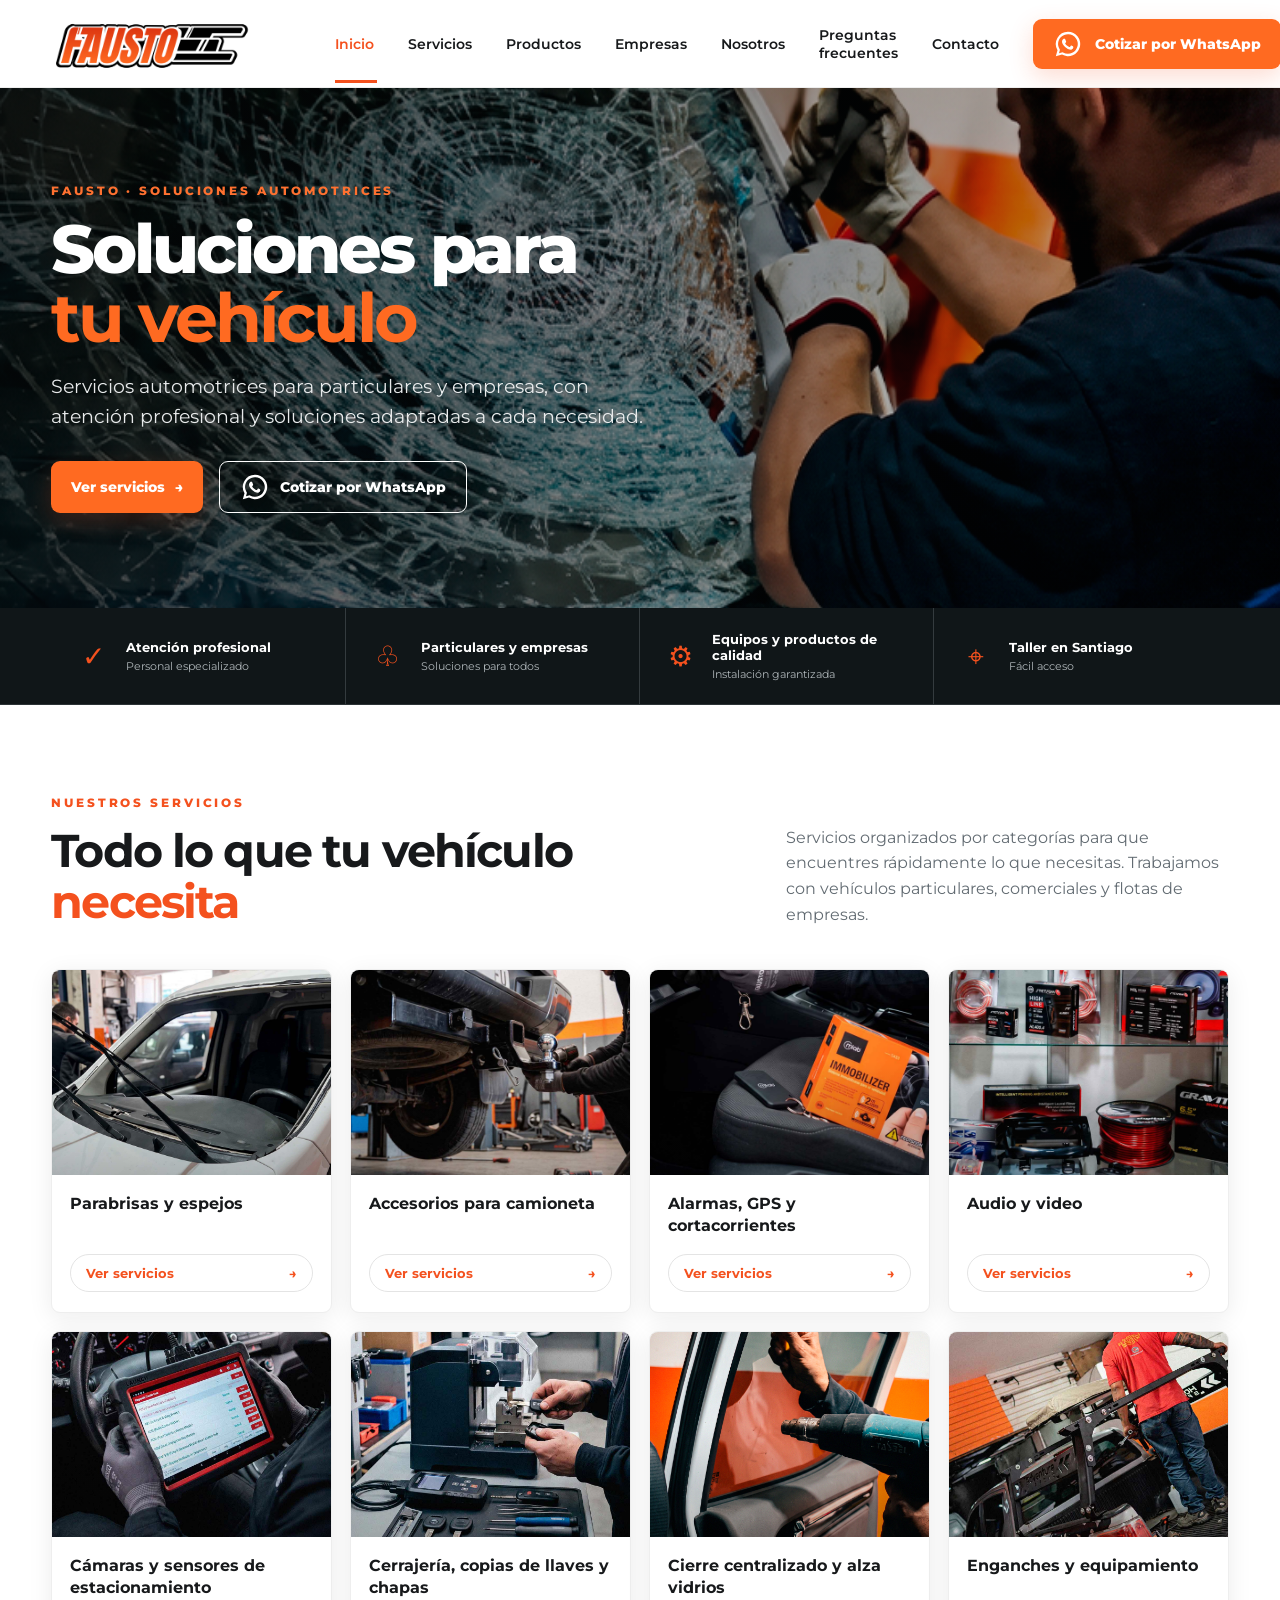
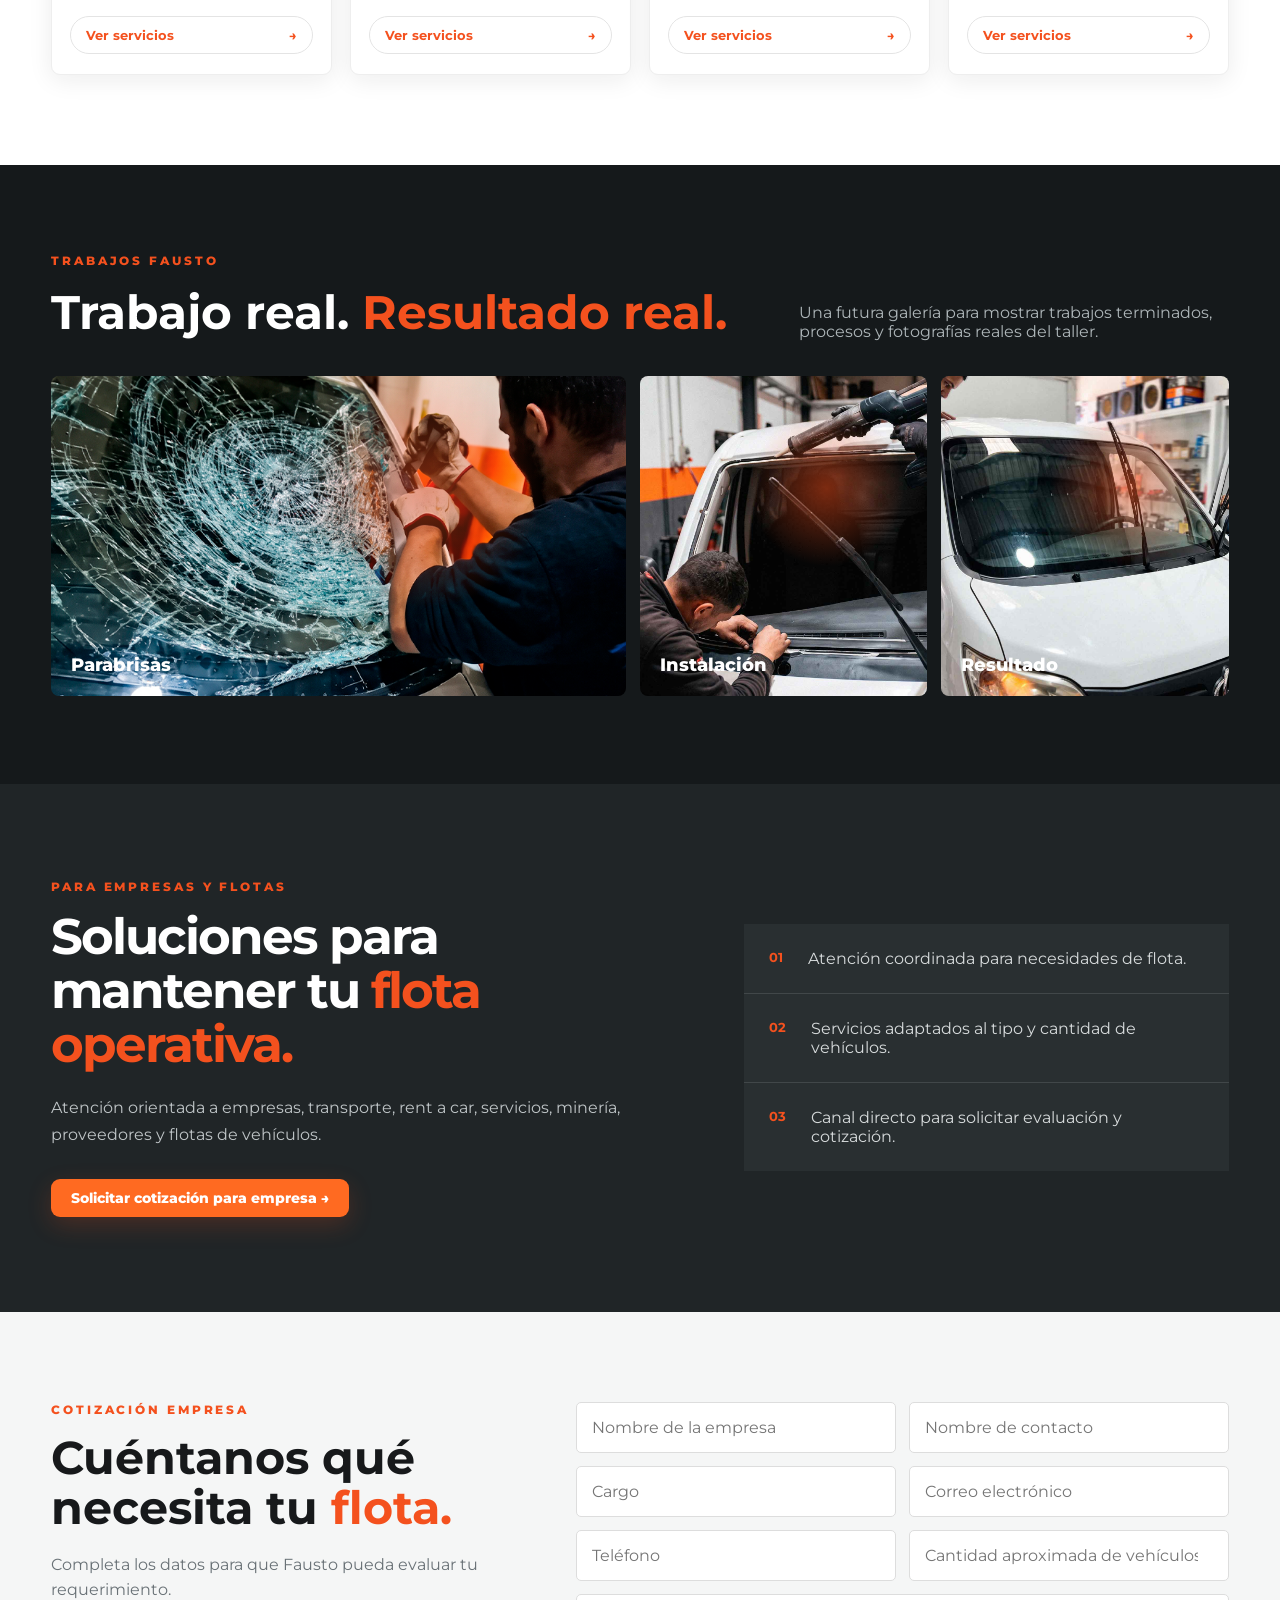
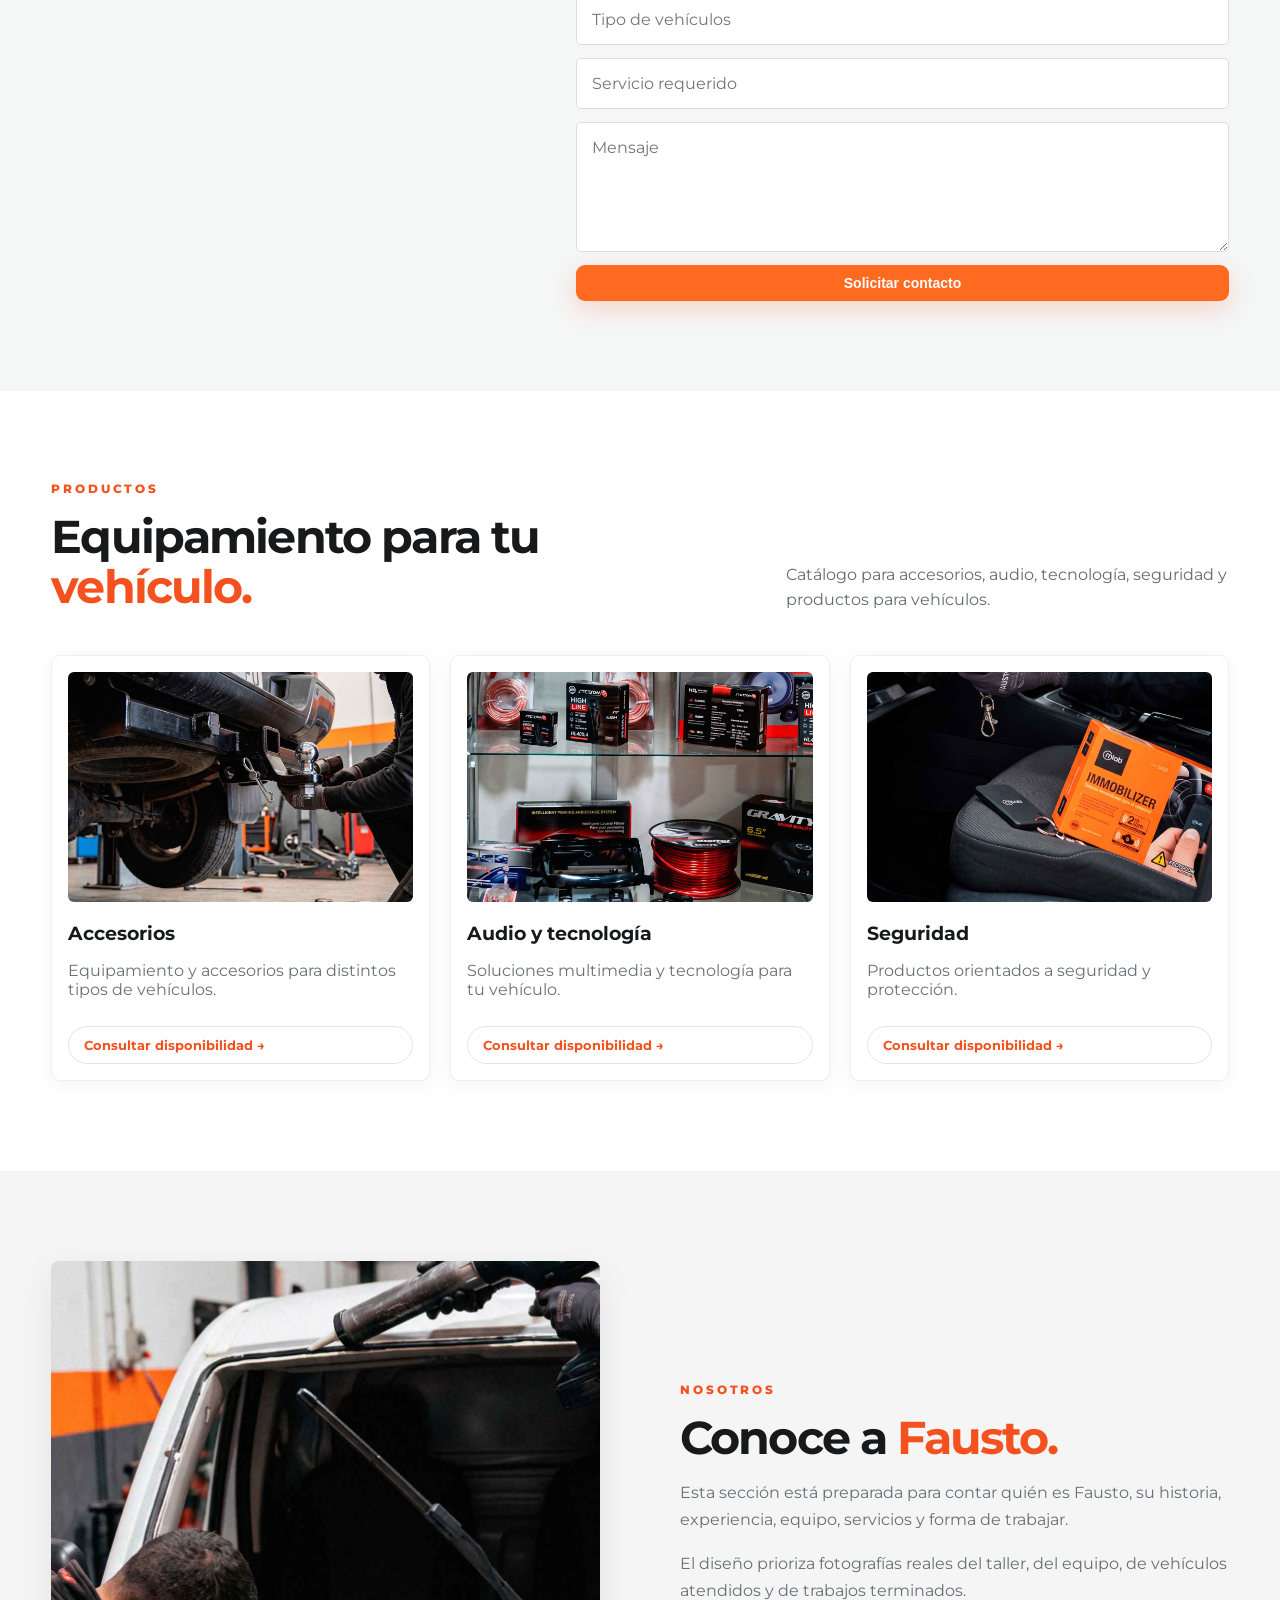
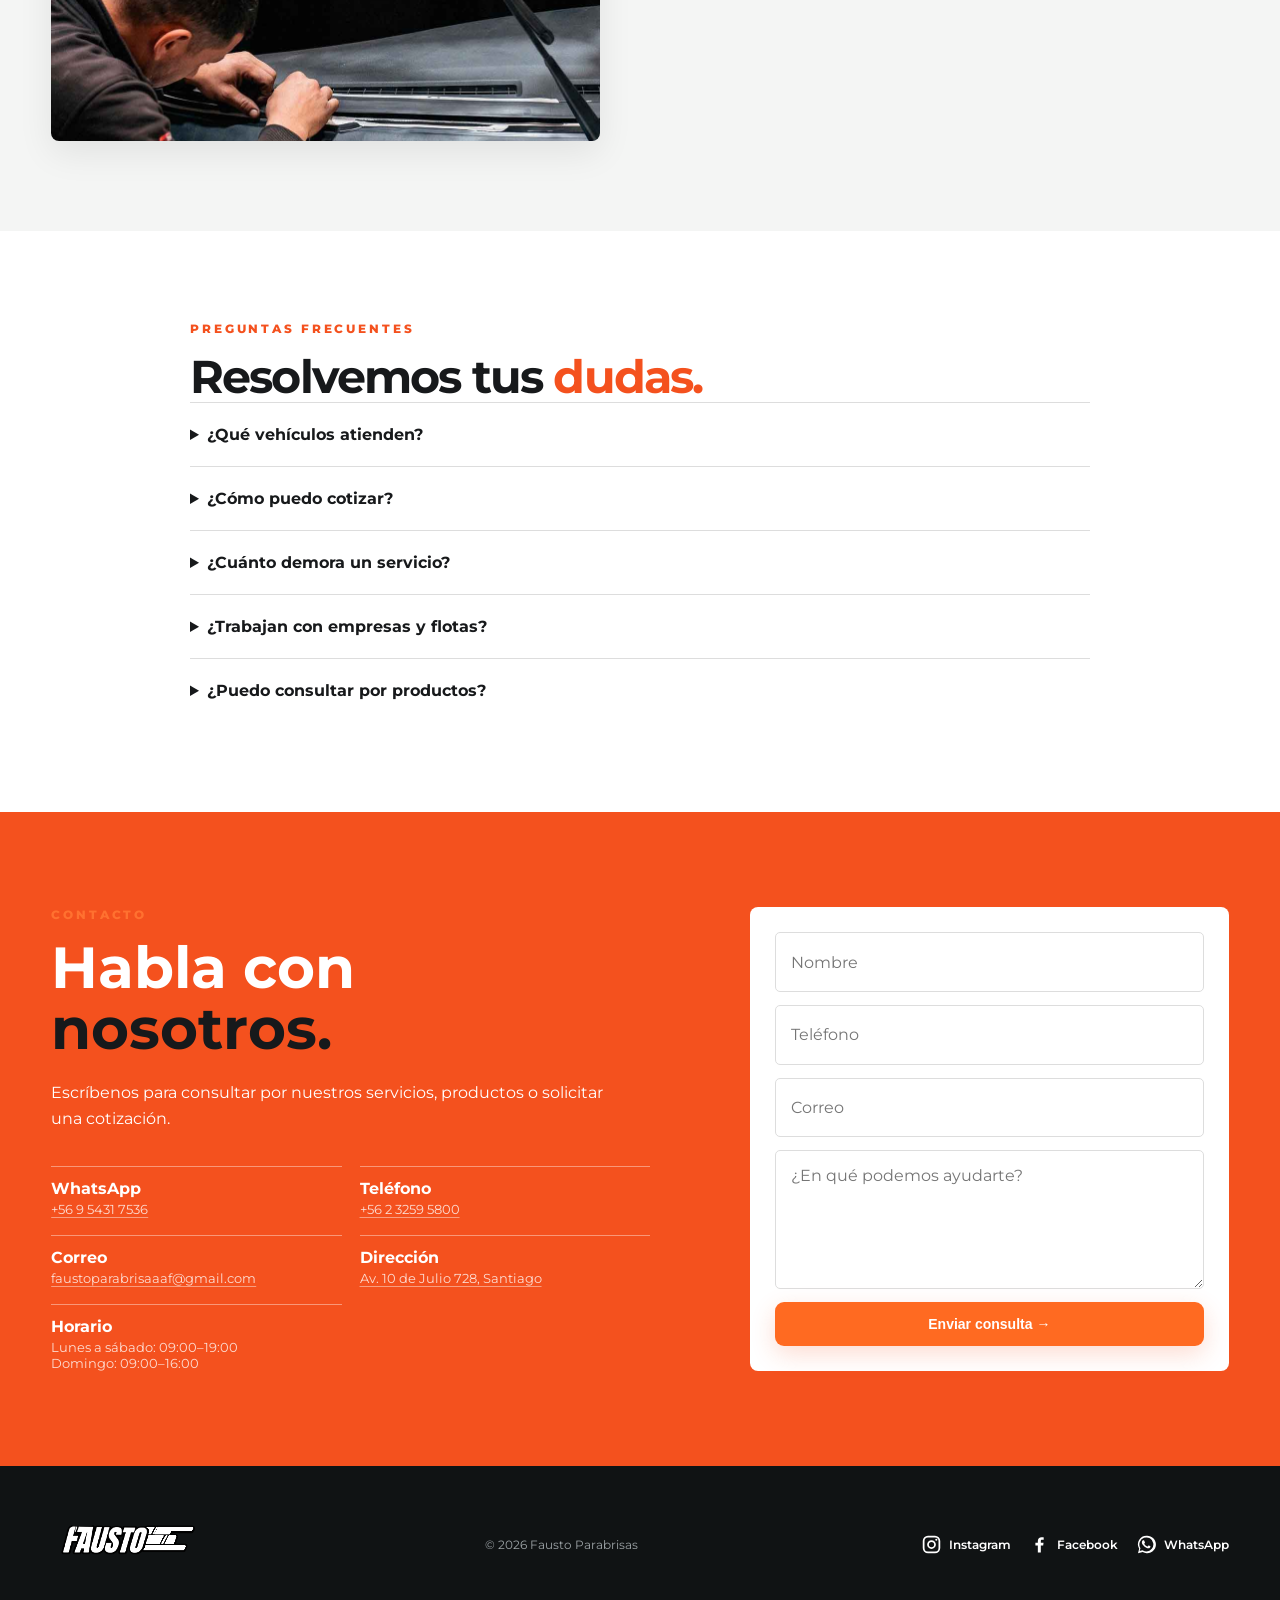
==== commit e4c3a4f9: "act" ====
--- a/index.html
+++ b/index.html
@@ -33,7 +33,7 @@
         <a href="#contacto">Contacto</a>
       </nav>
 
-      <a class="btn btn-orange header-cta" href="#contacto">
+      <a class="btn btn-orange header-cta" href="https://wa.me/56954317536?text=Hola%2C%20quisiera%20cotizar%20un%20servicio%20para%20mi%20veh%C3%ADculo.%20%C2%BFMe%20pueden%20ayudar%3F" target="_blank" rel="noopener noreferrer">
 
         <svg class="wa-icon" viewBox="0 0 32 32" aria-hidden="true">
           <path fill="currentColor"
@@ -56,7 +56,7 @@
             necesidad.</p>
           <div class="hero-actions">
             <a class="btn btn-orange" href="#servicios">Ver servicios <span>→</span></a>
-            <a class="btn btn-outline-light" href="#contacto">
+            <a class="btn btn-outline-light" href="https://wa.me/56954317536?text=Hola%2C%20quisiera%20cotizar%20un%20servicio%20para%20mi%20veh%C3%ADculo.%20%C2%BFMe%20pueden%20ayudar%3F" target="_blank" rel="noopener noreferrer">
               <svg class="wa-icon" viewBox="0 0 32 32" aria-hidden="true">
                 <path fill="currentColor"
                   d="M16 3a13 13 0 0 0-11.2 19.6L3 29l6.6-1.7A13 13 0 1 0 16 3zm0 23.5a10.4 10.4 0 0 1-5.3-1.4l-.4-.2-3.9 1 1-3.8-.3-.4A10.5 10.5 0 1 1 16 26.5zm5.8-7.8c-.3-.2-1.8-.9-2.1-1-.3-.1-.5-.2-.7.2s-.8 1-1 1.2-.4.2-.7.1a8.5 8.5 0 0 1-2.5-1.5 9.2 9.2 0 0 1-1.7-2.1c-.2-.3 0-.5.1-.6l.5-.6.3-.5c.1-.2 0-.4 0-.6l-1-2.3c-.3-.6-.5-.5-.7-.5h-.6c-.2 0-.6.1-.9.4s-1.2 1.2-1.2 2.8 1.2 3.2 1.4 3.4a12.6 12.6 0 0 0 4.8 4.2c.7.3 1.3.5 1.7.6.7.2 1.4.2 1.9.1.6-.1 1.8-.7 2-1.4.3-.7.3-1.3.2-1.4s-.2-.3-.5-.4z" />
@@ -187,7 +187,11 @@
           <h2>Cuéntanos qué necesita tu <strong>flota.</strong></h2>
           <p>Completa los datos para que Fausto pueda evaluar tu requerimiento.</p>
         </div>
-        <form id="company-form">
+        <form id="company-form" action="https://formsubmit.co/soluciones@dymcyber.com" method="POST">
+          <input type="hidden" name="_subject" value="Nueva solicitud de cotización empresarial - Fausto Parabrisas">
+          <input type="hidden" name="_template" value="table">
+          <input type="hidden" name="_next" value="https://raulbenavides27.github.io/fausto-parabrisas/gracias.html">
+          <input type="text" name="_honey" style="display:none" tabindex="-1" autocomplete="off">
           <div class="form-row"><input required name="empresa" placeholder="Nombre de la empresa"><input required
               name="contacto" placeholder="Nombre de contacto"></div>
           <div class="form-row"><input name="cargo" placeholder="Cargo"><input required type="email" name="email"
@@ -280,19 +284,20 @@
         <div>
           <div class="eyebrow light">CONTACTO</div>
           <h2>Habla con <strong>nosotros.</strong></h2>
-          <p>Solicita información, agenda una atención o cotiza el servicio que necesitas.</p>
+          <p>Escríbenos para consultar por nuestros servicios, productos o solicitar una cotización.</p>
           <div class="contact-data">
-            <div><b><svg class="wa-icon" viewBox="0 0 32 32" aria-hidden="true">
-                <path fill="currentColor"
-                  d="M16 3a13 13 0 0 0-11.2 19.6L3 29l6.6-1.7A13 13 0 1 0 16 3zm0 23.5a10.4 10.4 0 0 1-5.3-1.4l-.4-.2-3.9 1 1-3.8-.3-.4A10.5 10.5 0 1 1 16 26.5zm5.8-7.8c-.3-.2-1.8-.9-2.1-1-.3-.1-.5-.2-.7.2s-.8 1-1 1.2-.4.2-.7.1a8.5 8.5 0 0 1-2.5-1.5 9.2 9.2 0 0 1-1.7-2.1c-.2-.3 0-.5.1-.6l.5-.6.3-.5c.1-.2 0-.4 0-.6l-1-2.3c-.3-.6-.5-.5-.7-.5h-.6c-.2 0-.6.1-.9.4s-1.2 1.2-1.2 2.8 1.2 3.2 1.4 3.4a12.6 12.6 0 0 0 4.8 4.2c.7.3 1.3.5 1.7.6.7.2 1.4.2 1.9.1.6-.1 1.8-.7 2-1.4.3-.7.3-1.3.2-1.4s-.2-.3-.5-.4z" />
-              </svg>WhatsApp</b><span>Agregar número real</span></div>
-            <div><b>Teléfono</b><span>Agregar teléfono real</span></div>
-            <div><b>Email</b><span>Agregar correo real</span></div>
-            <div><b>Dirección</b><span>Agregar dirección real</span></div>
-            <div><b>Horarios</b><span>Agregar horarios reales</span></div>
+            <div><b>WhatsApp</b><span><a href="https://wa.me/56954317536" target="_blank" rel="noopener noreferrer">+56 9 5431 7536</a></span></div>
+            <div><b>Teléfono</b><span><a href="tel:+56232595800">+56 2 3259 5800</a></span></div>
+            <div><b>Correo</b><span><a href="mailto:faustoparabrisaaaf@gmail.com">faustoparabrisaaaf@gmail.com</a></span></div>
+            <div><b>Dirección</b><span><a href="https://www.google.com/maps/search/?api=1&query=Av.+10+de+Julio+728%2C+Santiago%2C+Chile" target="_blank" rel="noopener noreferrer">Av. 10 de Julio 728, Santiago</a></span></div>
+            <div><b>Horario</b><span>Lunes a sábado: 09:00–19:00<br>Domingo: 09:00–16:00</span></div>
           </div>
         </div>
-        <form id="contact-form">
+        <form id="contact-form" action="https://formsubmit.co/soluciones@dymcyber.com" method="POST">
+          <input type="hidden" name="_subject" value="Nueva consulta general - Fausto Parabrisas">
+          <input type="hidden" name="_template" value="table">
+          <input type="hidden" name="_next" value="https://raulbenavides27.github.io/fausto-parabrisas/gracias.html">
+          <input type="text" name="_honey" style="display:none" tabindex="-1" autocomplete="off">
           <input required name="nombre" placeholder="Nombre">
           <input name="telefono" placeholder="Teléfono">
           <input type="email" name="email" placeholder="Correo">
@@ -306,9 +311,22 @@
 
   <footer>
     <div class="container footer-inner">
-      <img src="assets/logo simplificado negativo.png" alt="Fausto Parabrisa">
-      <span>© <span id="year"></span> Fausto Parabrisa</span>
-      <span>Instagram · Facebook · WhatsApp</span>
+      <img src="assets/logo simplificado negativo.png" alt="Fausto Parabrisas">
+      <span>© <span id="year"></span> Fausto Parabrisas</span>
+      <nav class="social-links" aria-label="Redes sociales de Fausto">
+        <a href="https://www.instagram.com/faustoparabrisas/" target="_blank" rel="noopener noreferrer" aria-label="Instagram de Fausto Parabrisas" title="Instagram">
+          <svg viewBox="0 0 24 24" aria-hidden="true"><rect x="3" y="3" width="18" height="18" rx="5" fill="none" stroke="currentColor" stroke-width="2"/><circle cx="12" cy="12" r="4" fill="none" stroke="currentColor" stroke-width="2"/><circle cx="17.5" cy="6.5" r="1.2" fill="currentColor"/></svg>
+          <span>Instagram</span>
+        </a>
+        <a href="https://www.facebook.com/share/17ktDd1rfn/" target="_blank" rel="noopener noreferrer" aria-label="Facebook de Fausto Parabrisas" title="Facebook">
+          <svg viewBox="0 0 24 24" aria-hidden="true"><path fill="currentColor" d="M13.5 21v-8h2.7l.4-3h-3.1V8.1c0-.9.3-1.5 1.6-1.5h1.7V3.9c-.3 0-1.3-.1-2.5-.1-2.5 0-4.2 1.5-4.2 4.3V10H7.3v3h2.8v8z"/></svg>
+          <span>Facebook</span>
+        </a>
+        <a href="https://wa.me/56954317536" target="_blank" rel="noopener noreferrer" aria-label="WhatsApp de Fausto Parabrisas" title="WhatsApp">
+          <svg viewBox="0 0 24 24" aria-hidden="true"><path fill="currentColor" d="M12 2a9.8 9.8 0 0 0-8.4 14.8L2.3 22l5.4-1.4A10 10 0 1 0 12 2zm0 17.9a8 8 0 0 1-4.1-1.1l-.5-.3-3.2.8.9-3.1-.3-.5A8 8 0 1 1 12 19.9zm4.4-6c-.2-.1-1.5-.7-1.7-.8-.2-.1-.4-.1-.5.1-.2.2-.6.8-.8 1-.1.2-.3.2-.5.1a6.8 6.8 0 0 1-2-1.2 7.3 7.3 0 0 1-1.4-1.7c-.1-.2 0-.4.1-.5l.4-.5.2-.4c.1-.2 0-.3 0-.5l-.8-1.9c-.2-.5-.4-.4-.6-.4h-.5c-.2 0-.5.1-.7.3-.2.2-.9.9-.9 2.2s.9 2.5 1.1 2.7a10 10 0 0 0 3.9 3.4c.5.2 1 .4 1.4.5.6.2 1.1.1 1.5.1.5-.1 1.5-.6 1.7-1.2.2-.6.2-1.1.2-1.2-.1-.1-.2-.2-.5-.3z"/></svg>
+          <span>WhatsApp</span>
+        </a>
+      </nav>
     </div>
   </footer>
 
--- a/styles.css
+++ b/styles.css
@@ -1,7 +1,6 @@
 * {
     box-sizing: border-box
 }
-
 :root {
     --orange: #f4511e;
     --orange2: #ff6a21;
@@ -10,11 +9,9 @@
     --muted: #687078;
     --light: #f5f6f6
 }
-
 html {
     scroll-behavior: smooth
 }
-
 body {
     margin: 0;
     font-family: Montserrat, Arial, sans-serif;
@@ -988,3 +985,37 @@
     height: 100%;
     object-fit: cover;
 }
+
+
+/* Enlaces de contacto y redes sociales */
+.contact-data a {
+  color: inherit;
+  text-decoration: underline;
+  text-decoration-color: rgba(255, 255, 255, .55);
+  text-underline-offset: 3px;
+  overflow-wrap: anywhere;
+}
+.contact-data a:hover { text-decoration-color: currentColor; }
+
+.footer-inner { flex-wrap: wrap; }
+.social-links {
+  display: flex;
+  align-items: center;
+  gap: 18px;
+}
+.social-links a {
+  display: inline-flex;
+  align-items: center;
+  gap: 7px;
+  color: #fff;
+  font-size: 12px;
+  font-weight: 600;
+  transition: color .2s ease;
+}
+.social-links a:hover { color: var(--orange2); }
+.social-links svg { width: 21px; height: 21px; display: block; }
+
+@media (max-width: 520px) {
+  .social-links { flex-wrap: wrap; gap: 14px; }
+  .social-links a { font-size: 11px; }
+}
